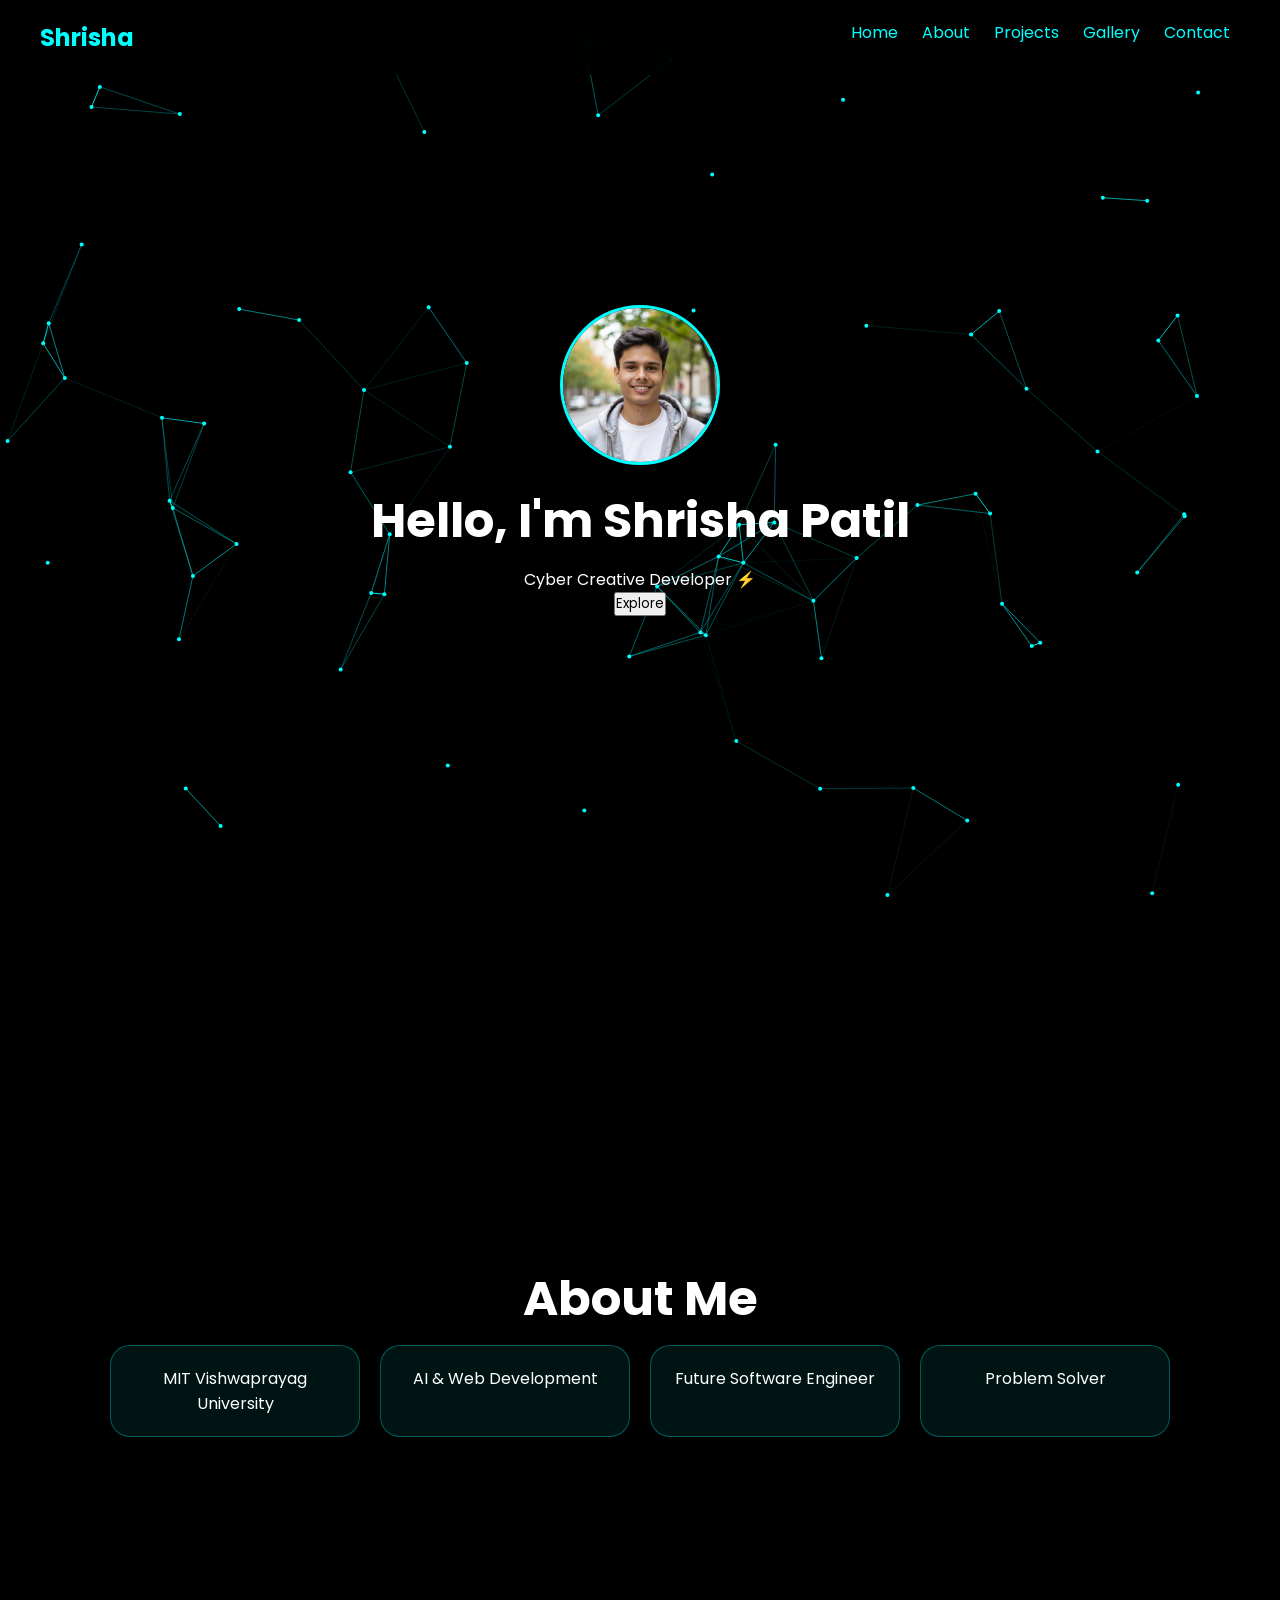
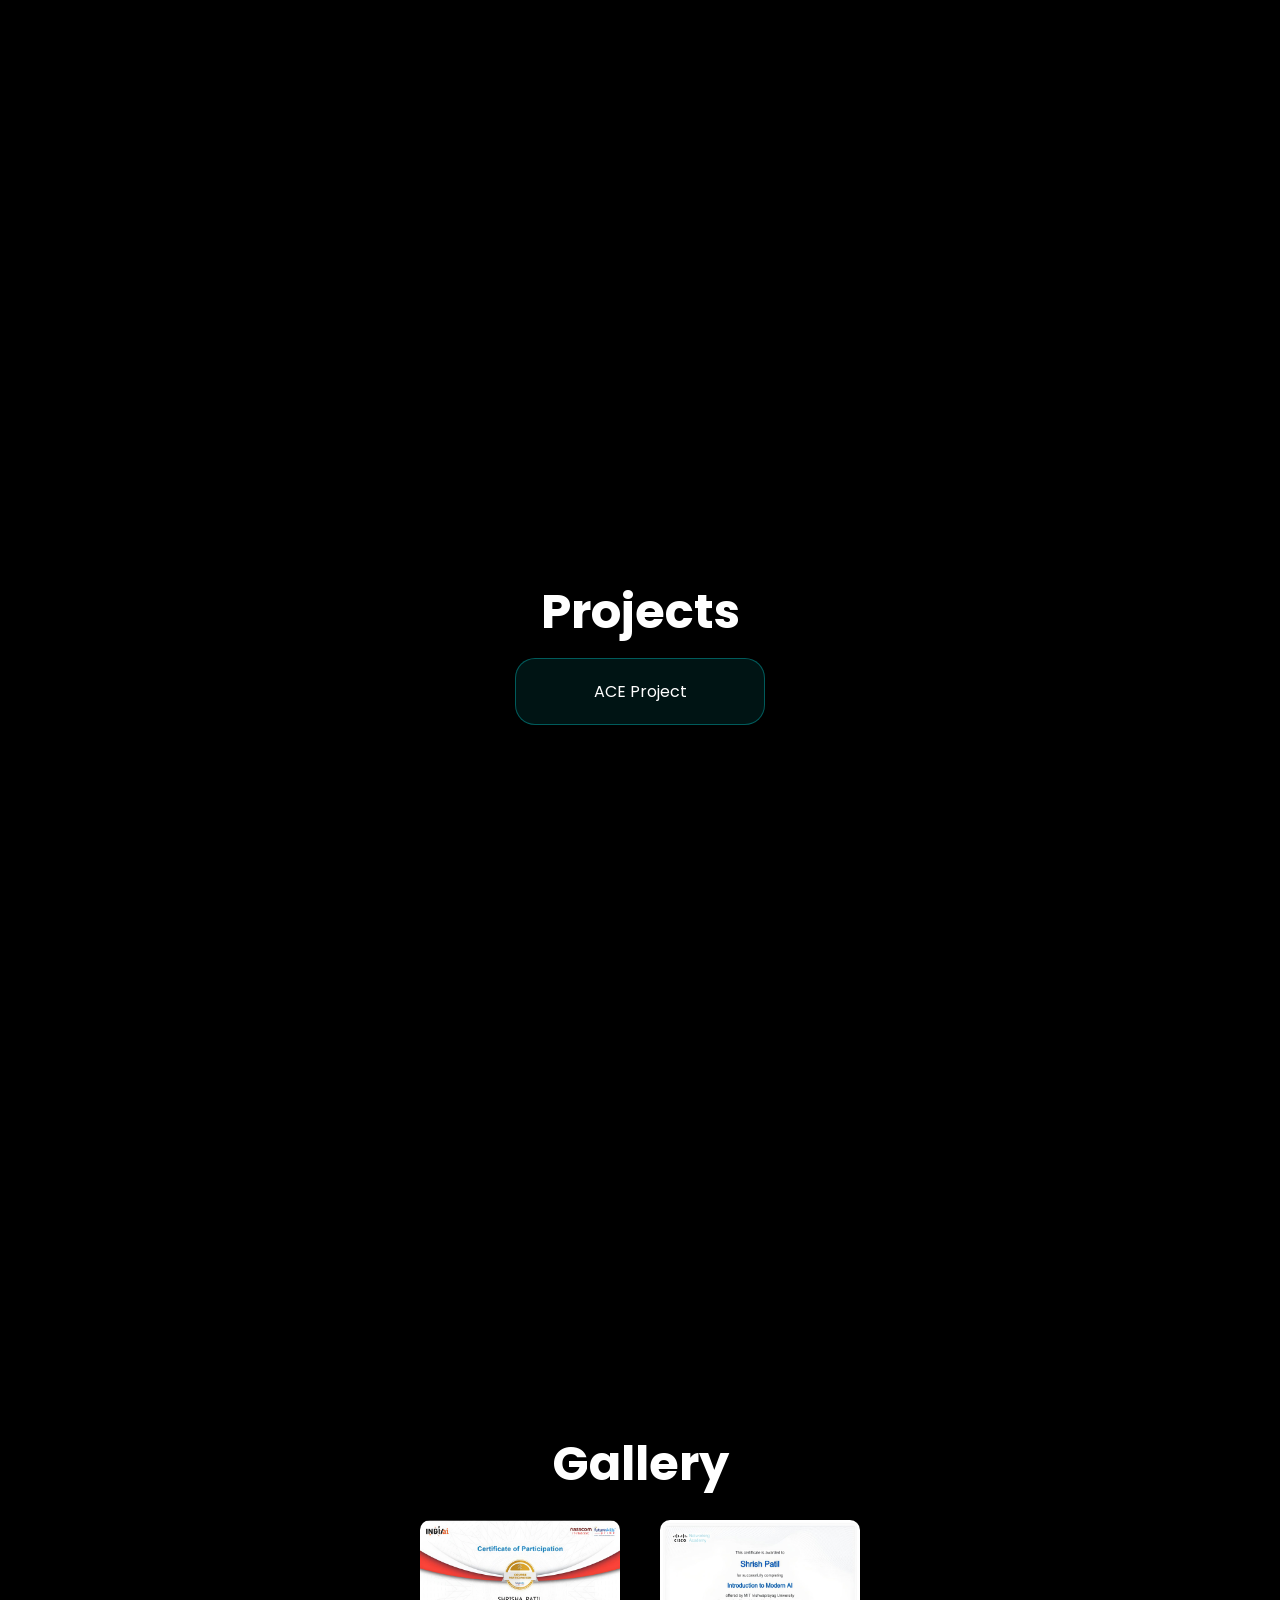
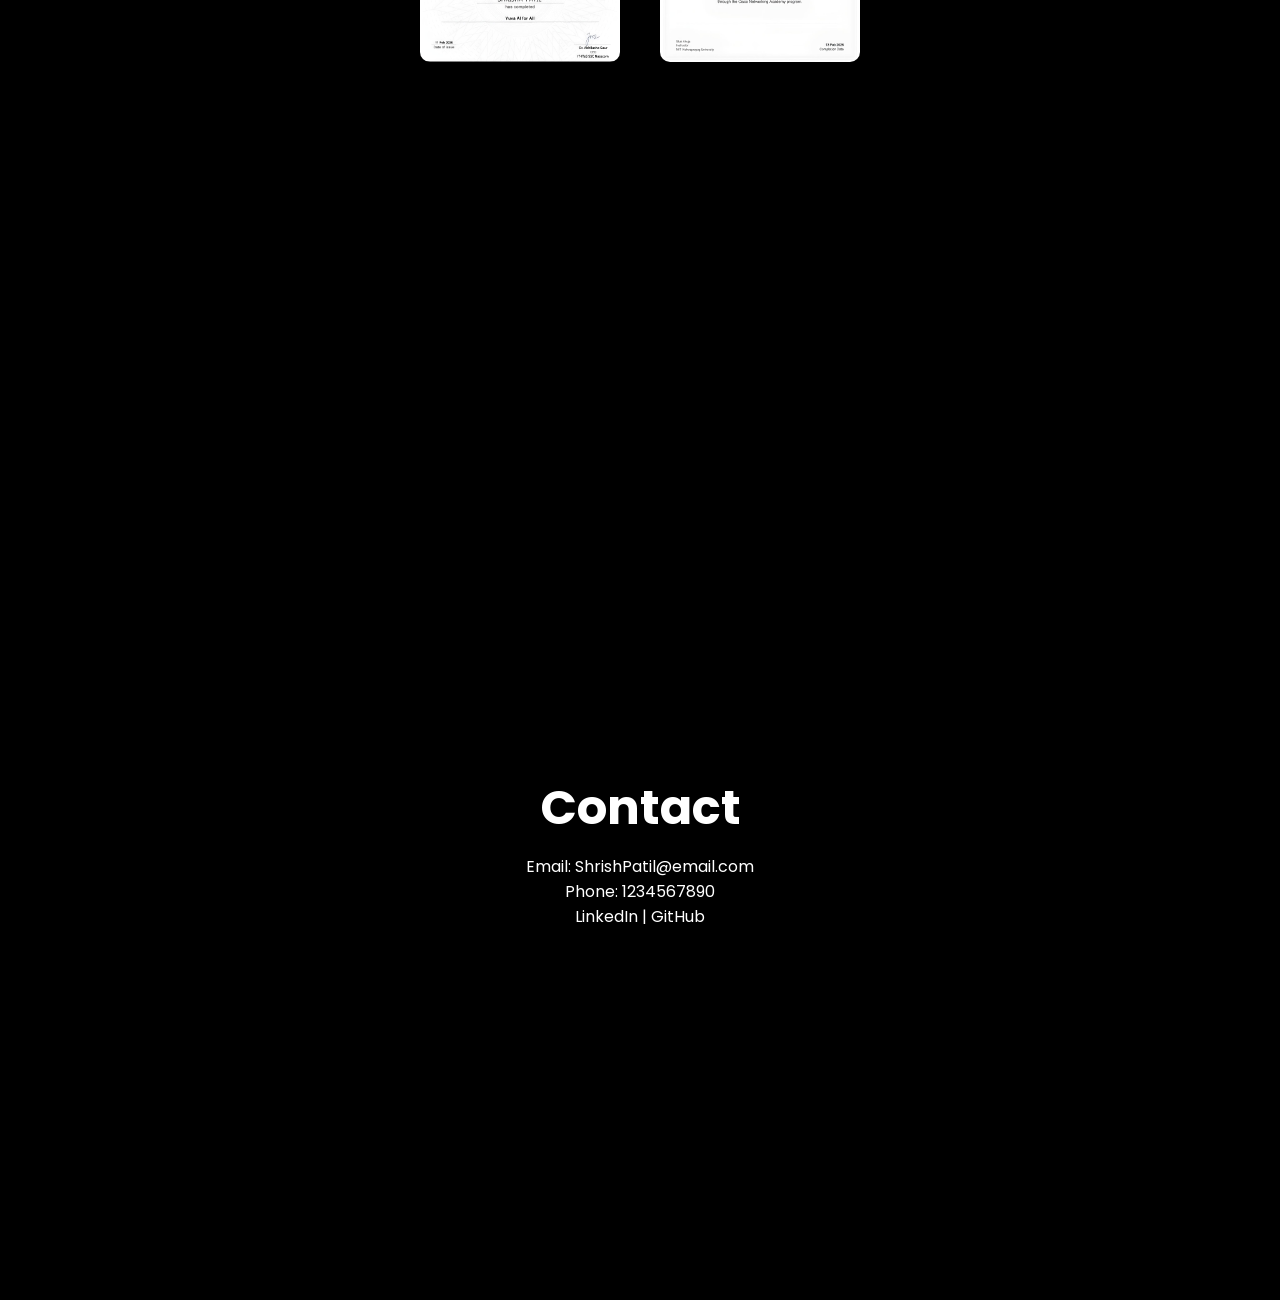
==== index.html @ d3593e98 "Remove AI4A Project card from projects section" ====
<!DOCTYPE html>
<html lang="en">
<head>
<meta charset="UTF-8">
<meta name="viewport" content="width=device-width, initial-scale=1.0">
<title>Shrisha Patil | Cyber Portfolio</title>
<link href="https://fonts.googleapis.com/css2?family=Poppins:wght@300;500;700&display=swap" rel="stylesheet">

<style>
*{margin:0;padding:0;box-sizing:border-box;font-family:'Poppins',sans-serif}
body{color:white;overflow-x:hidden;background:black}

canvas{position:fixed;top:0;left:0;z-index:-1}

header{
position:fixed;width:100%;display:flex;justify-content:space-between;
padding:20px 40px;background:rgba(0,0,0,0.6);backdrop-filter:blur(10px)
}

nav a{margin:0 10px;color:#00ffff;text-decoration:none}

section{min-height:100vh;display:flex;flex-direction:column;justify-content:center;align-items:center;text-align:center;padding:40px}

h1{font-size:3rem;margin-bottom:10px}

.profile{width:160px;border-radius:50%;border:3px solid #00ffff;margin:20px}

.container{display:flex;gap:20px;flex-wrap:wrap;justify-content:center}

.card{
padding:20px;width:250px;
background:rgba(0,255,255,0.08);
border:1px solid rgba(0,255,255,0.3);
backdrop-filter:blur(12px);
border-radius:20px;
transition:0.4s
}

.card:hover{transform:translateY(-10px) scale(1.05);box-shadow:0 0 20px #00ffff}

img.gallery{width:200px;border-radius:10px;margin:10px;transition:0.3s}
img.gallery:hover{transform:scale(1.1);box-shadow:0 0 15px #00ffff}

</style>
</head>

<body>
<script>
document.querySelectorAll('.btn').forEach(btn => {
  btn.addEventListener('click', function(e) {
    let circle = document.createElement('span');
    circle.classList.add('ripple');
    this.appendChild(circle);

    let x = e.clientX - this.offsetLeft;
    let y = e.clientY - this.offsetTop;

    circle.style.left = x + 'px';
    circle.style.top = y + 'px';

    setTimeout(() => circle.remove(), 500);
  });
});
</script>

<canvas id="bg"></canvas>

<header>
<h2 style="color:#00ffff">Shrisha</h2>
<nav>
<a href="#home">Home</a>
<a href="#about">About</a>
<a href="#projects">Projects</a>
<a href="#gallery">Gallery</a>
<a href="#contact">Contact</a>
</nav>
</header>

<section id="home">
<img src="./assets/profile.png" class="profile">
<h1>Hello, I'm Shrisha Patil</h1>
<p>Cyber Creative Developer ⚡</p>
<button class="btn">Explore</button>
</section>

<section id="about">
<h1>About Me</h1>
<div class="container">
<div class="card">MIT Vishwaprayag University</div>
<div class="card">AI & Web Development</div>
<div class="card">Future Software Engineer</div>
<div class="card">Problem Solver</div>
</div>
</section>

<section id="projects">
<h1>Projects</h1>
<div class="container">
<div class="card">ACE Project</div>
</div>
</section>

<section id="gallery">
<h1>Gallery</h1>
<div class="container">
<img src="./assets/cert1.jpeg" class="gallery">
<img src="./assets/cert2.jpeg" class="gallery">
</div>
</section>

<section id="contact">
<h1>Contact</h1>
<p>Email: ShrishPatil@email.com</p>
<p>Phone: 1234567890</p>
<p>LinkedIn | GitHub</p>
</section>

<script>
const canvas=document.getElementById('bg');
const ctx=canvas.getContext('2d');
canvas.width=window.innerWidth;
canvas.height=window.innerHeight;

let nodes=[];
for(let i=0;i<80;i++){
nodes.push({x:Math.random()*canvas.width,y:Math.random()*canvas.height,dx:Math.random()-0.5,dy:Math.random()-0.5});
}

function draw(){
ctx.clearRect(0,0,canvas.width,canvas.height);

// draw nodes
nodes.forEach(n=>{
ctx.beginPath();
ctx.fillStyle="#00ffff";
ctx.arc(n.x,n.y,2,0,Math.PI*2);
ctx.fill();
});

// connect lines
for(let i=0;i<nodes.length;i++){
for(let j=i+1;j<nodes.length;j++){
let dx=nodes[i].x-nodes[j].x;
let dy=nodes[i].y-nodes[j].y;
let dist=Math.sqrt(dx*dx+dy*dy);

if(dist<120){
ctx.strokeStyle="rgba(0,255,255,"+(1-dist/120)+")";
ctx.beginPath();
ctx.moveTo(nodes[i].x,nodes[i].y);
ctx.lineTo(nodes[j].x,nodes[j].y);
ctx.stroke();
}
}
}

// move nodes
nodes.forEach(n=>{
n.x+=n.dx;
n.y+=n.dy;
if(n.x<0||n.x>canvas.width)n.dx*=-1;
if(n.y<0||n.y>canvas.height)n.dy*=-1;
});

requestAnimationFrame(draw);
}

draw();
</script>

</body>
</html>
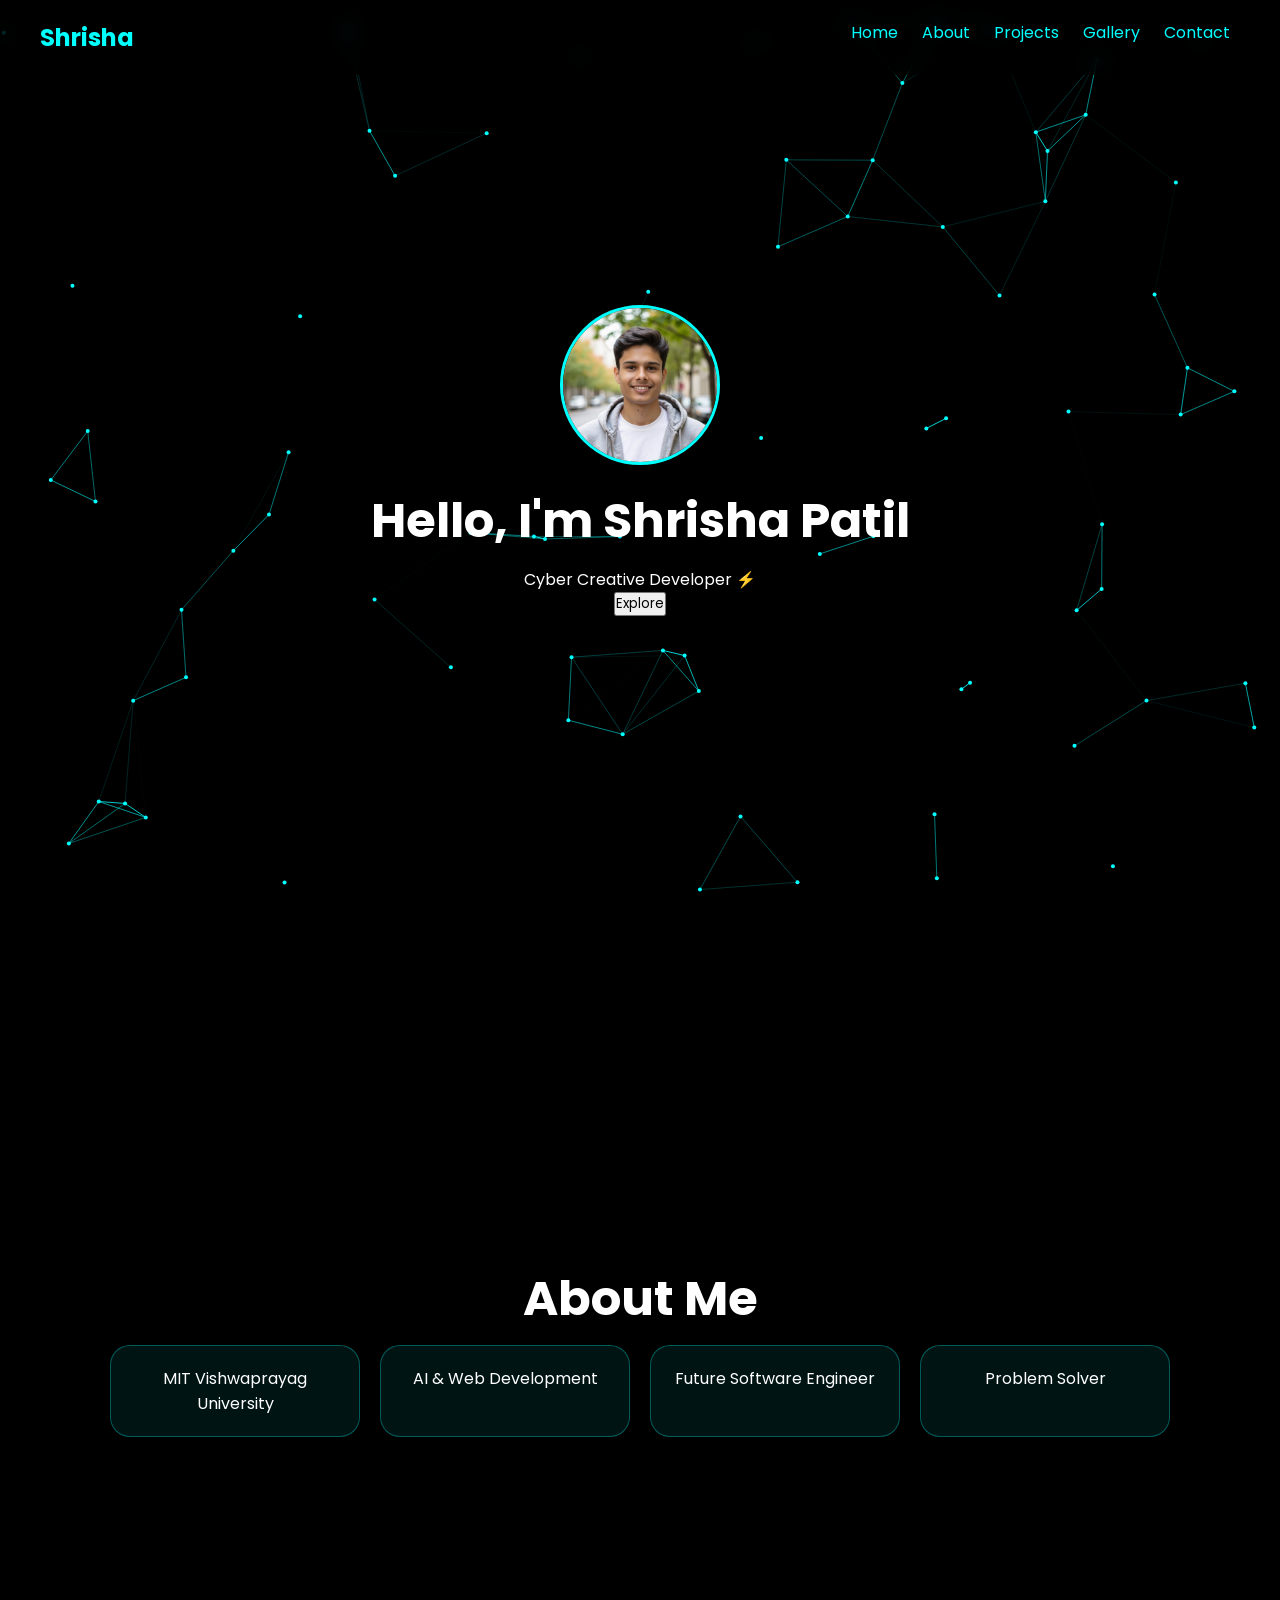
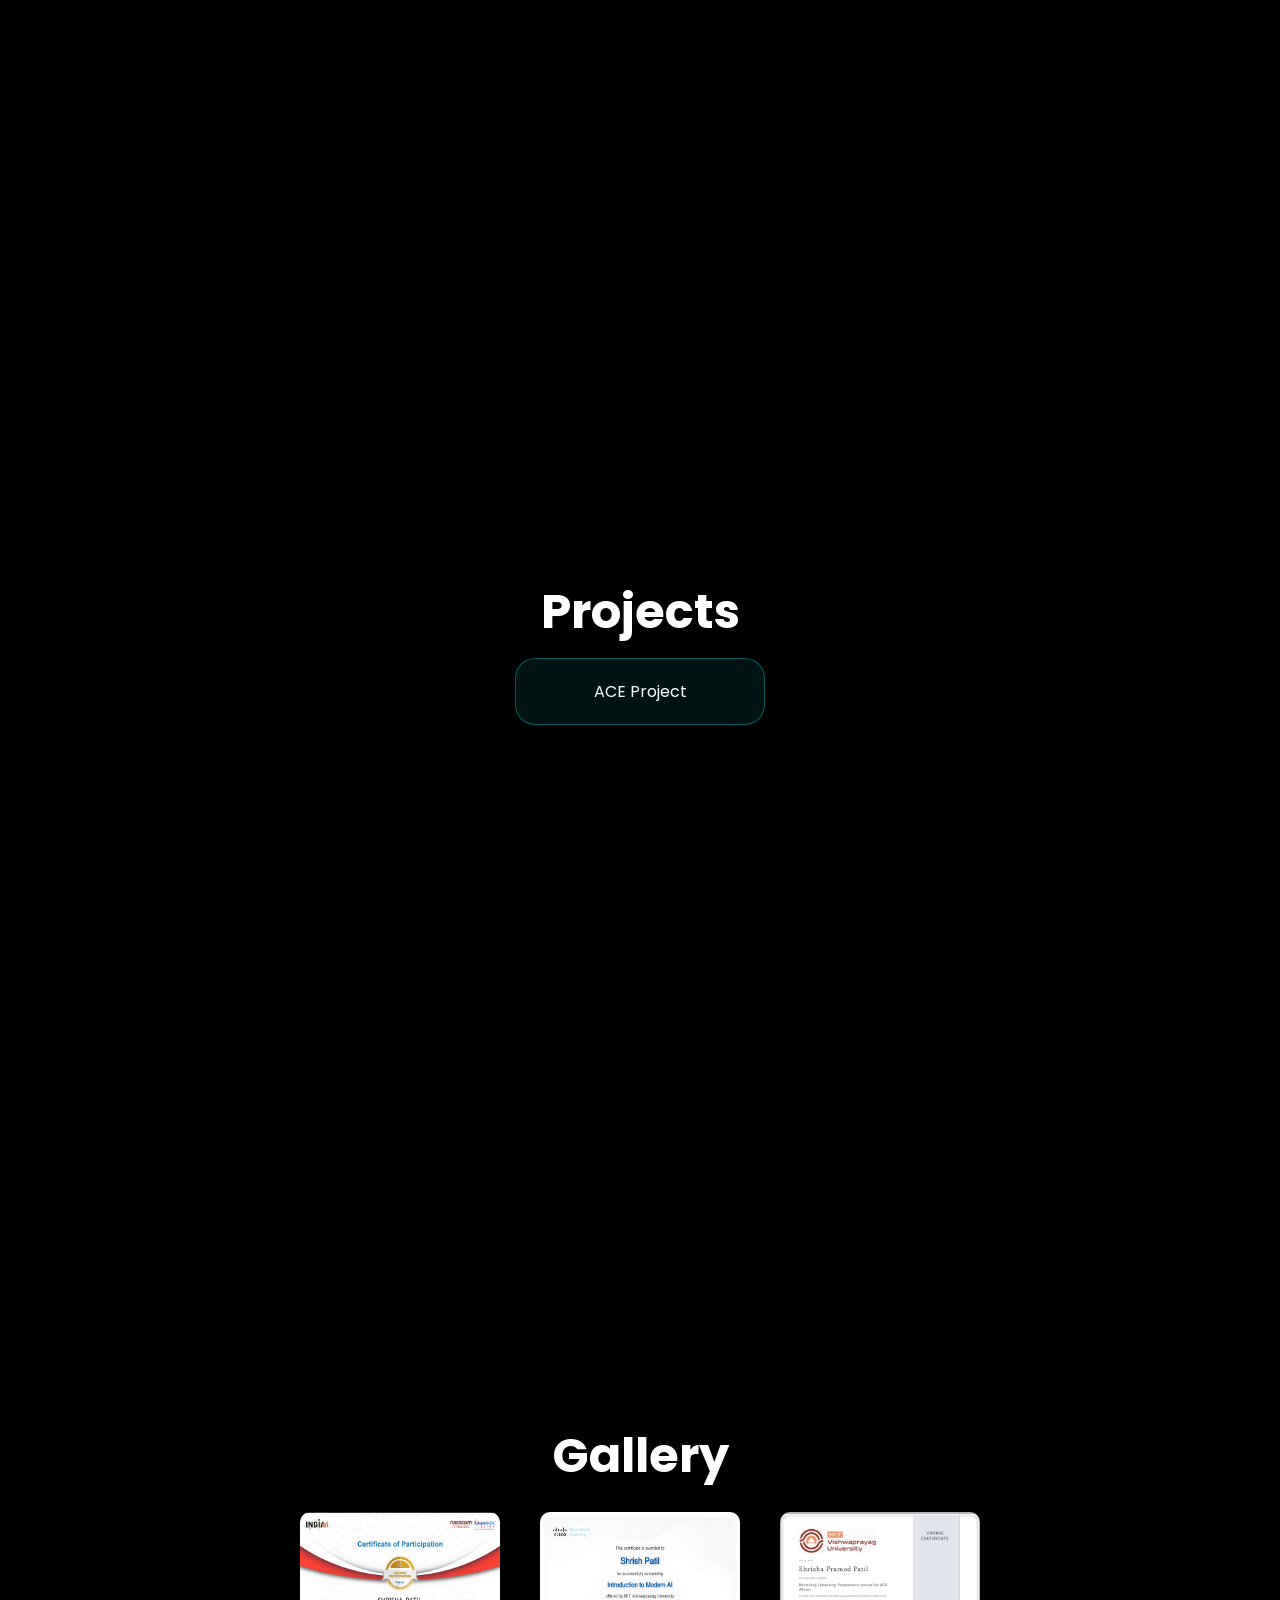
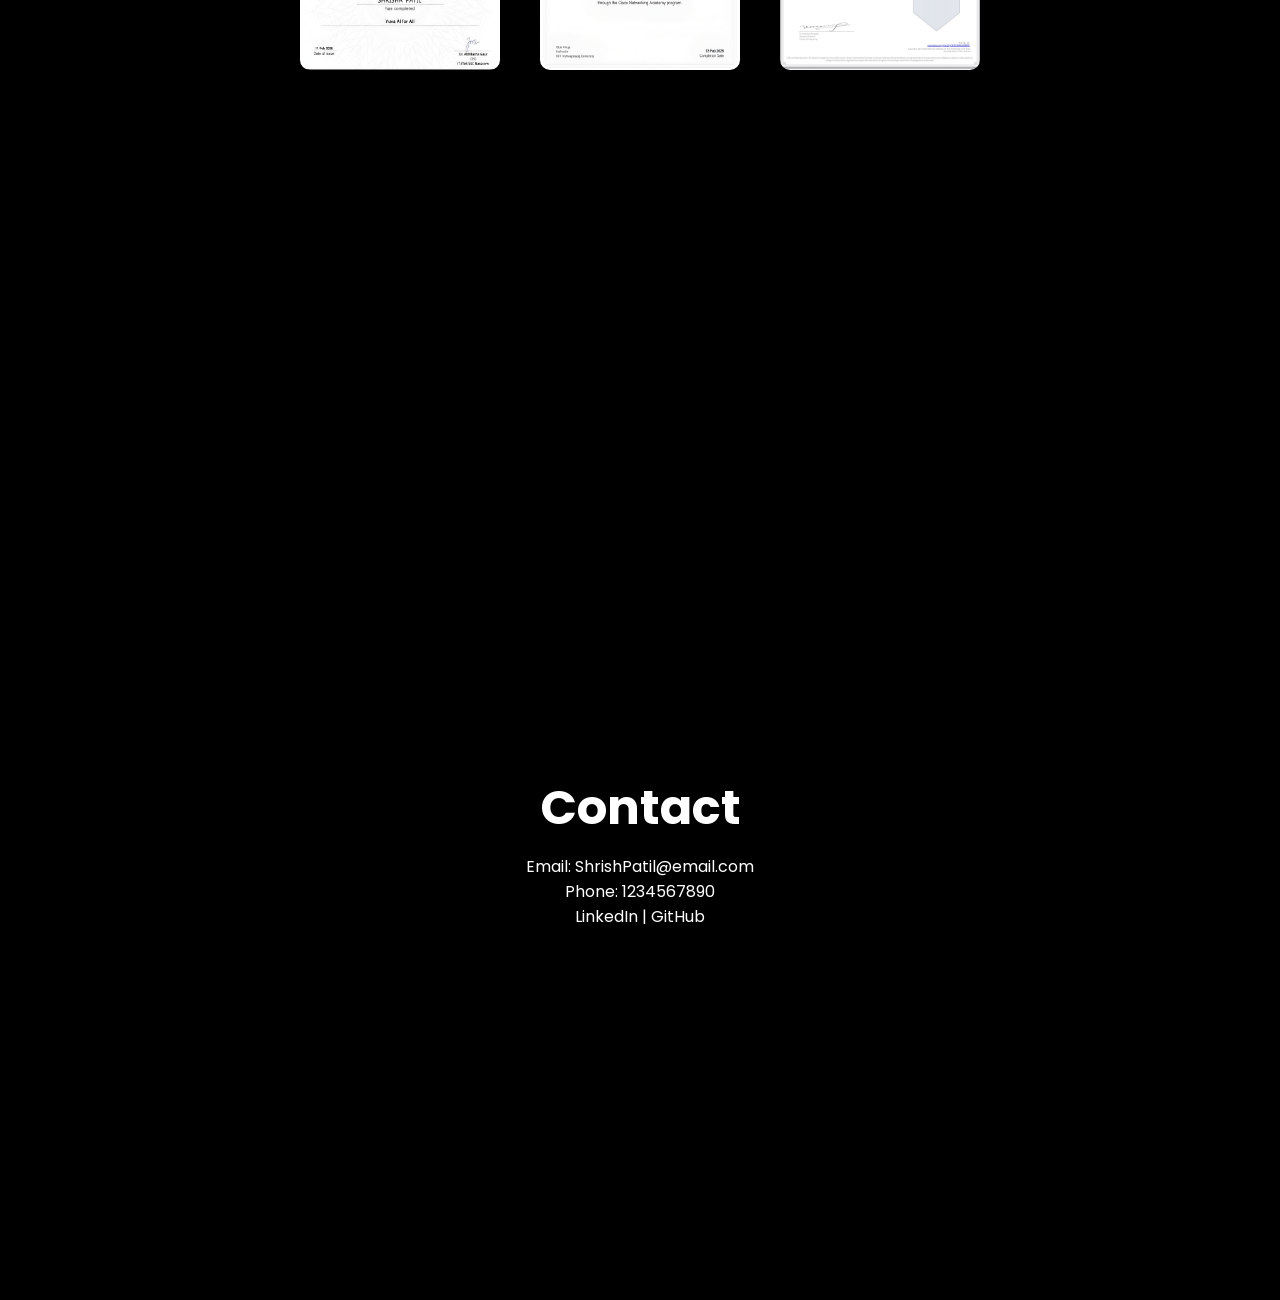
==== commit aef6dead: "Add new image to gallery section" ====
--- a/index.html
+++ b/index.html
@@ -105,6 +105,7 @@
 <div class="container">
 <img src="./assets/cert1.jpeg" class="gallery">
 <img src="./assets/cert2.jpeg" class="gallery">
+<img src="assets/coursera.jpeg" class="gallery">
 </div>
 </section>
 
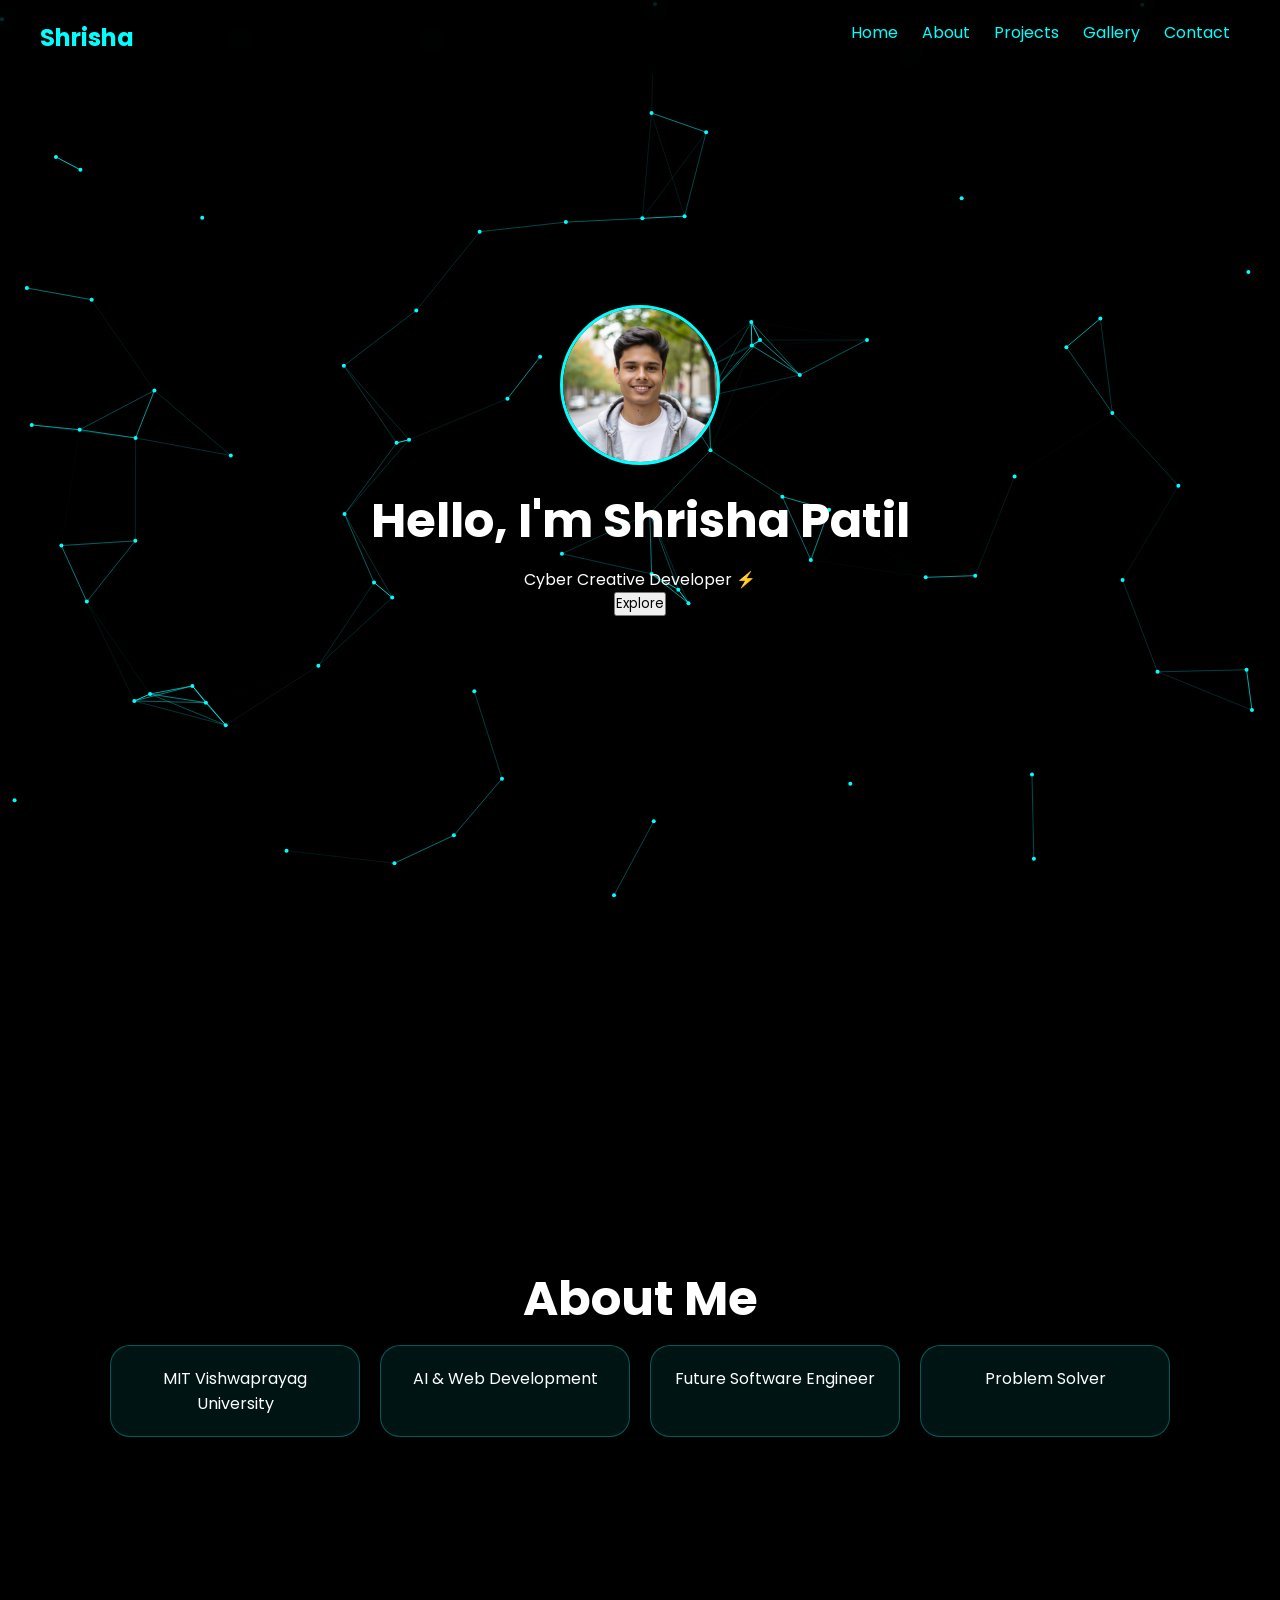
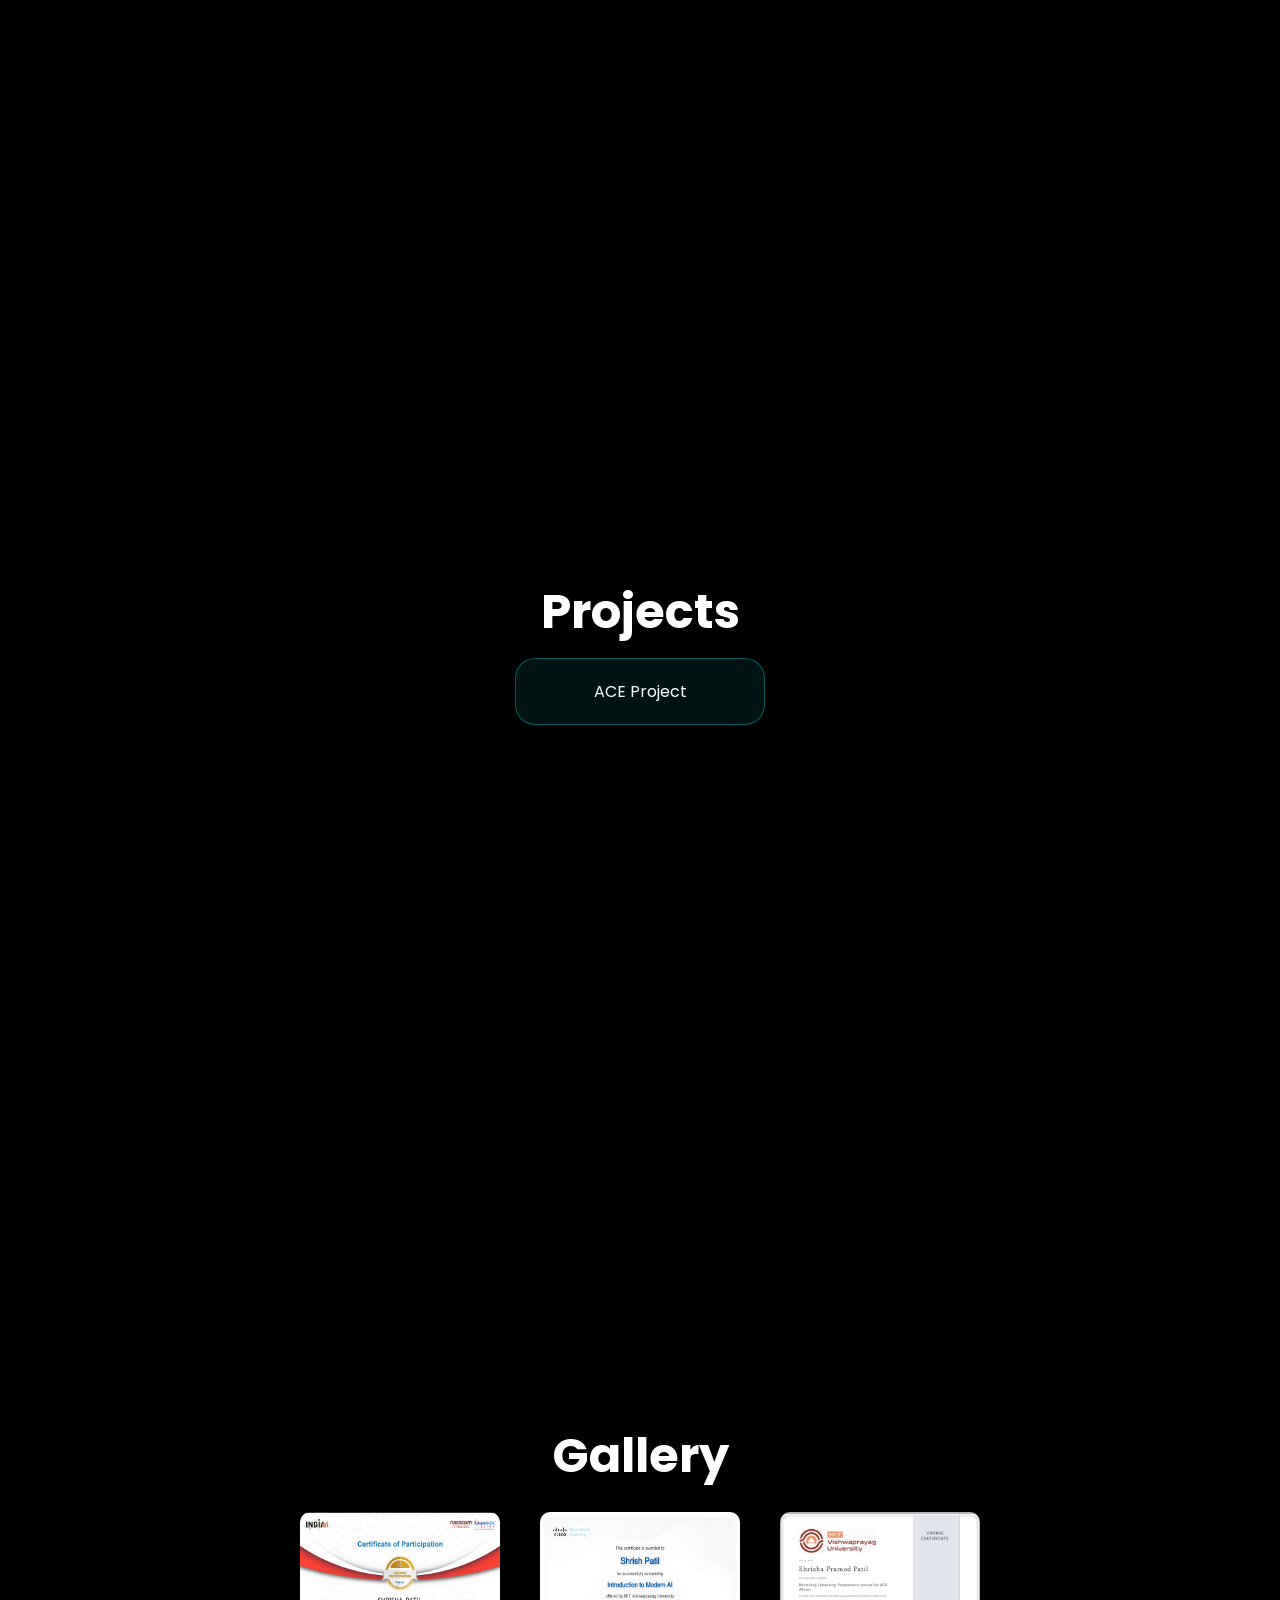
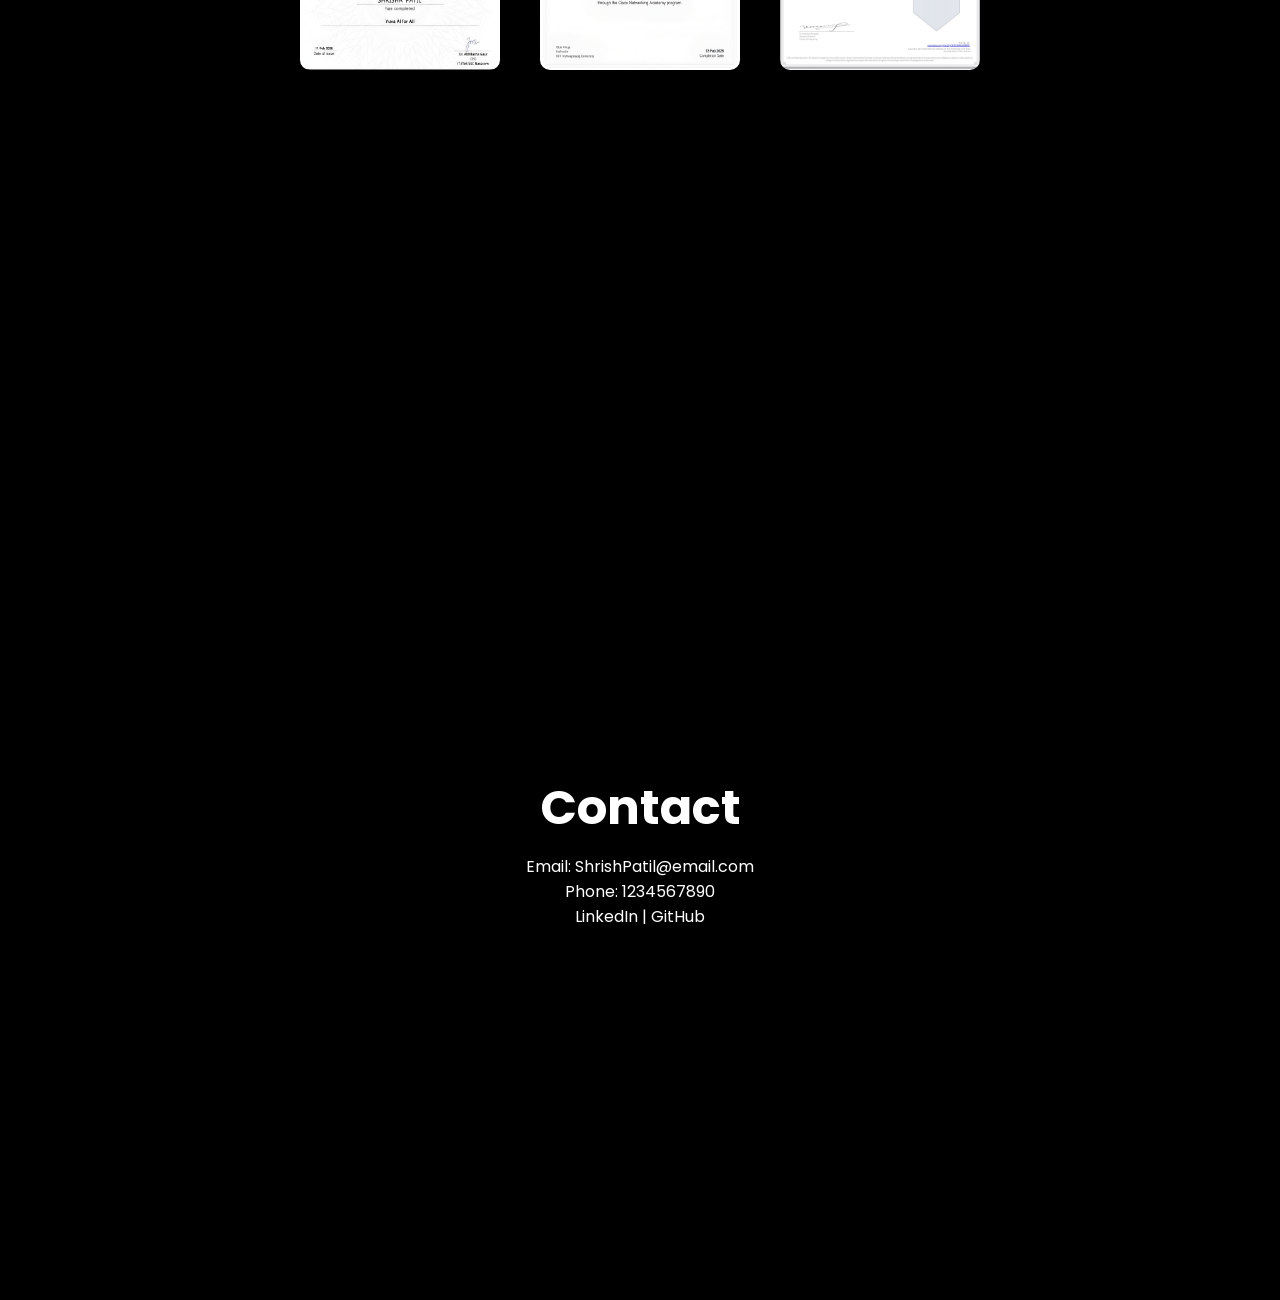
==== commit 7916124c: "Fix image path for coursera.jpeg in gallery" ====
--- a/index.html
+++ b/index.html
@@ -105,7 +105,7 @@
 <div class="container">
 <img src="./assets/cert1.jpeg" class="gallery">
 <img src="./assets/cert2.jpeg" class="gallery">
-<img src="assets/coursera.jpeg" class="gallery">
+<img src="./assets/coursera.jpeg" class="gallery">
 </div>
 </section>
 
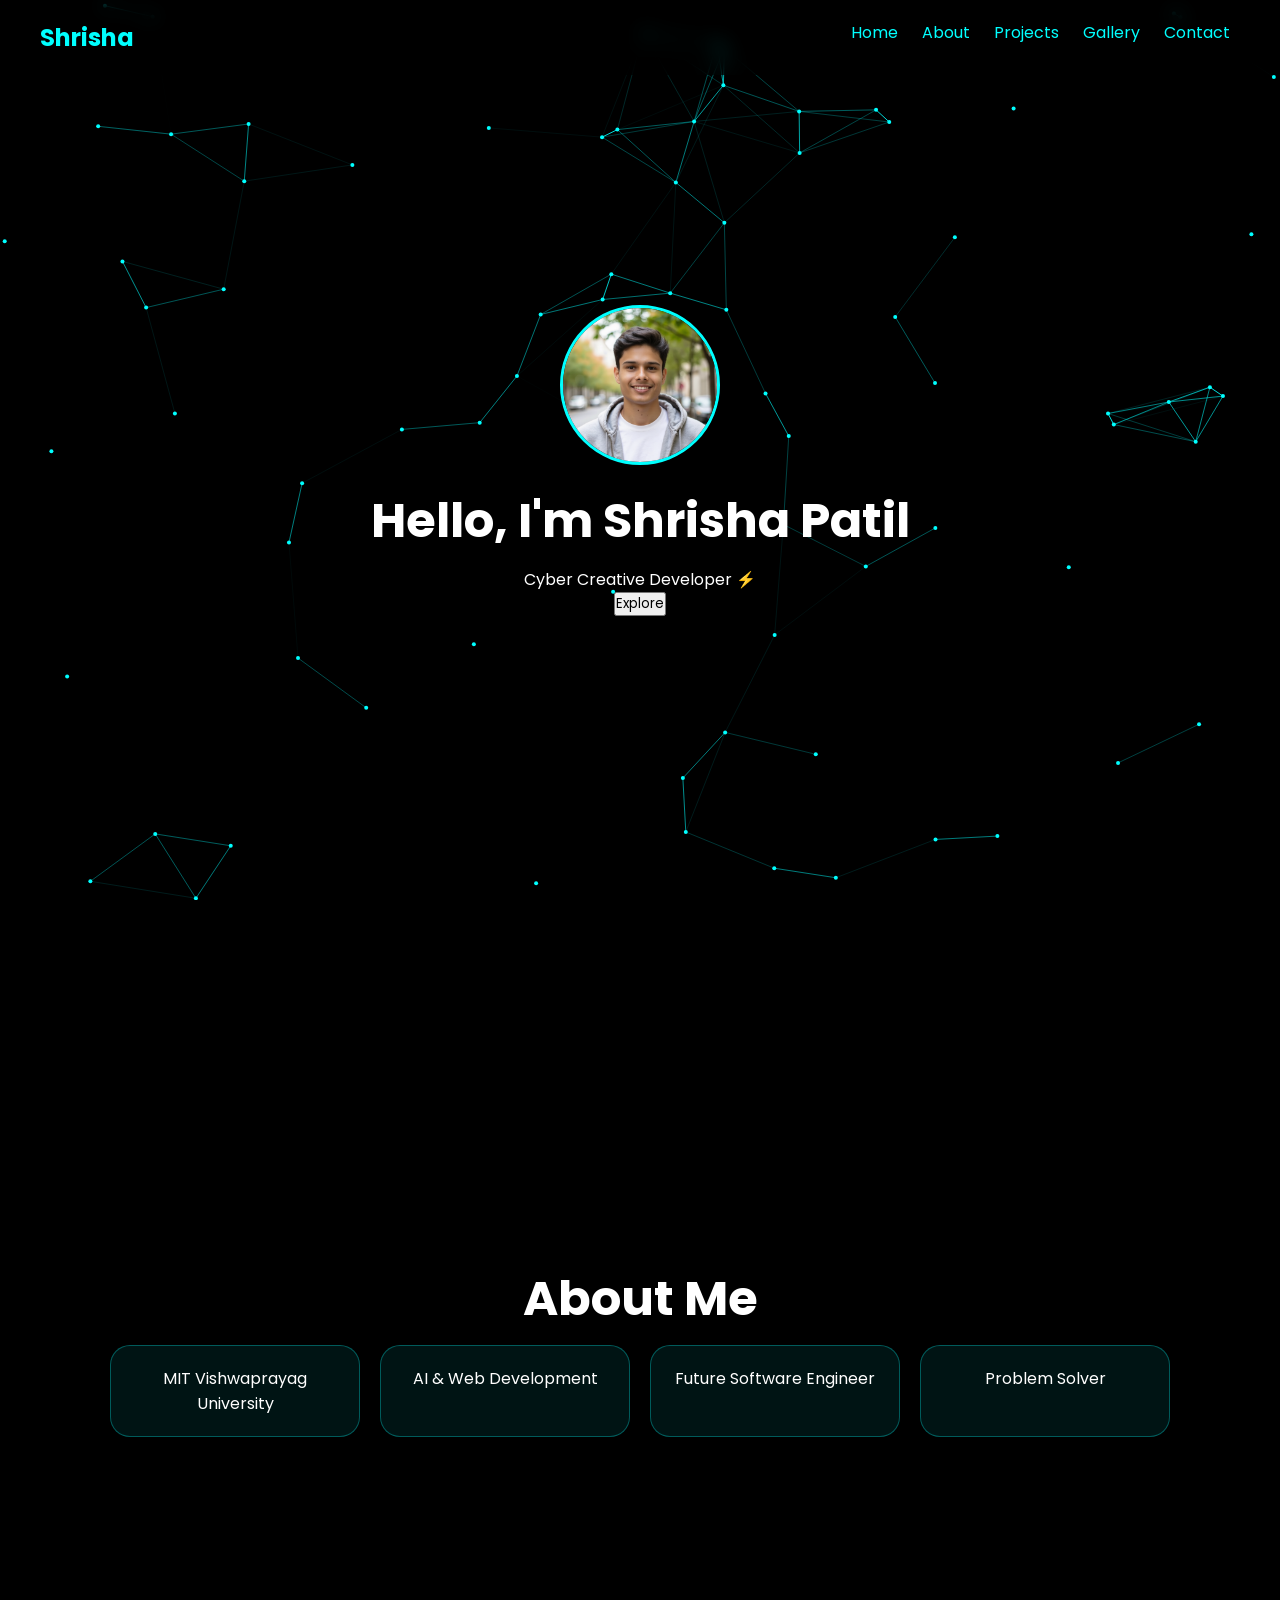
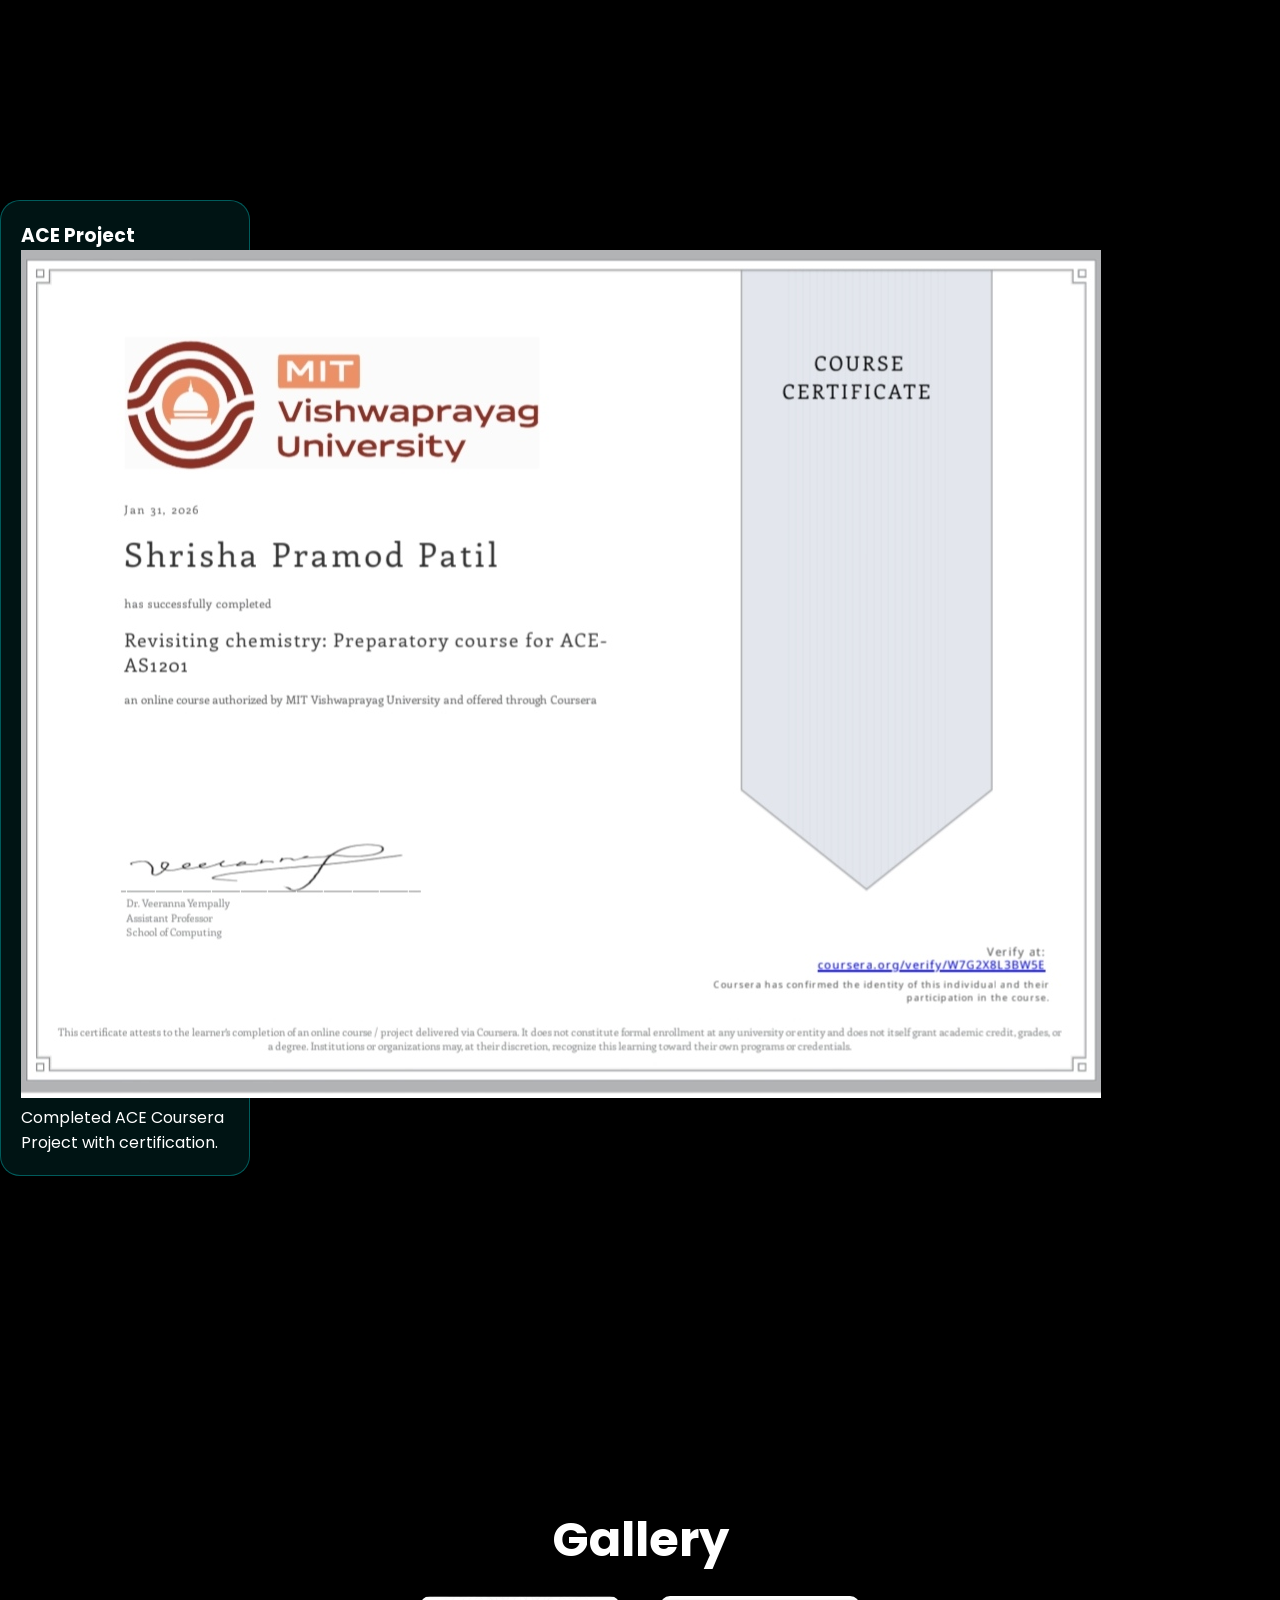
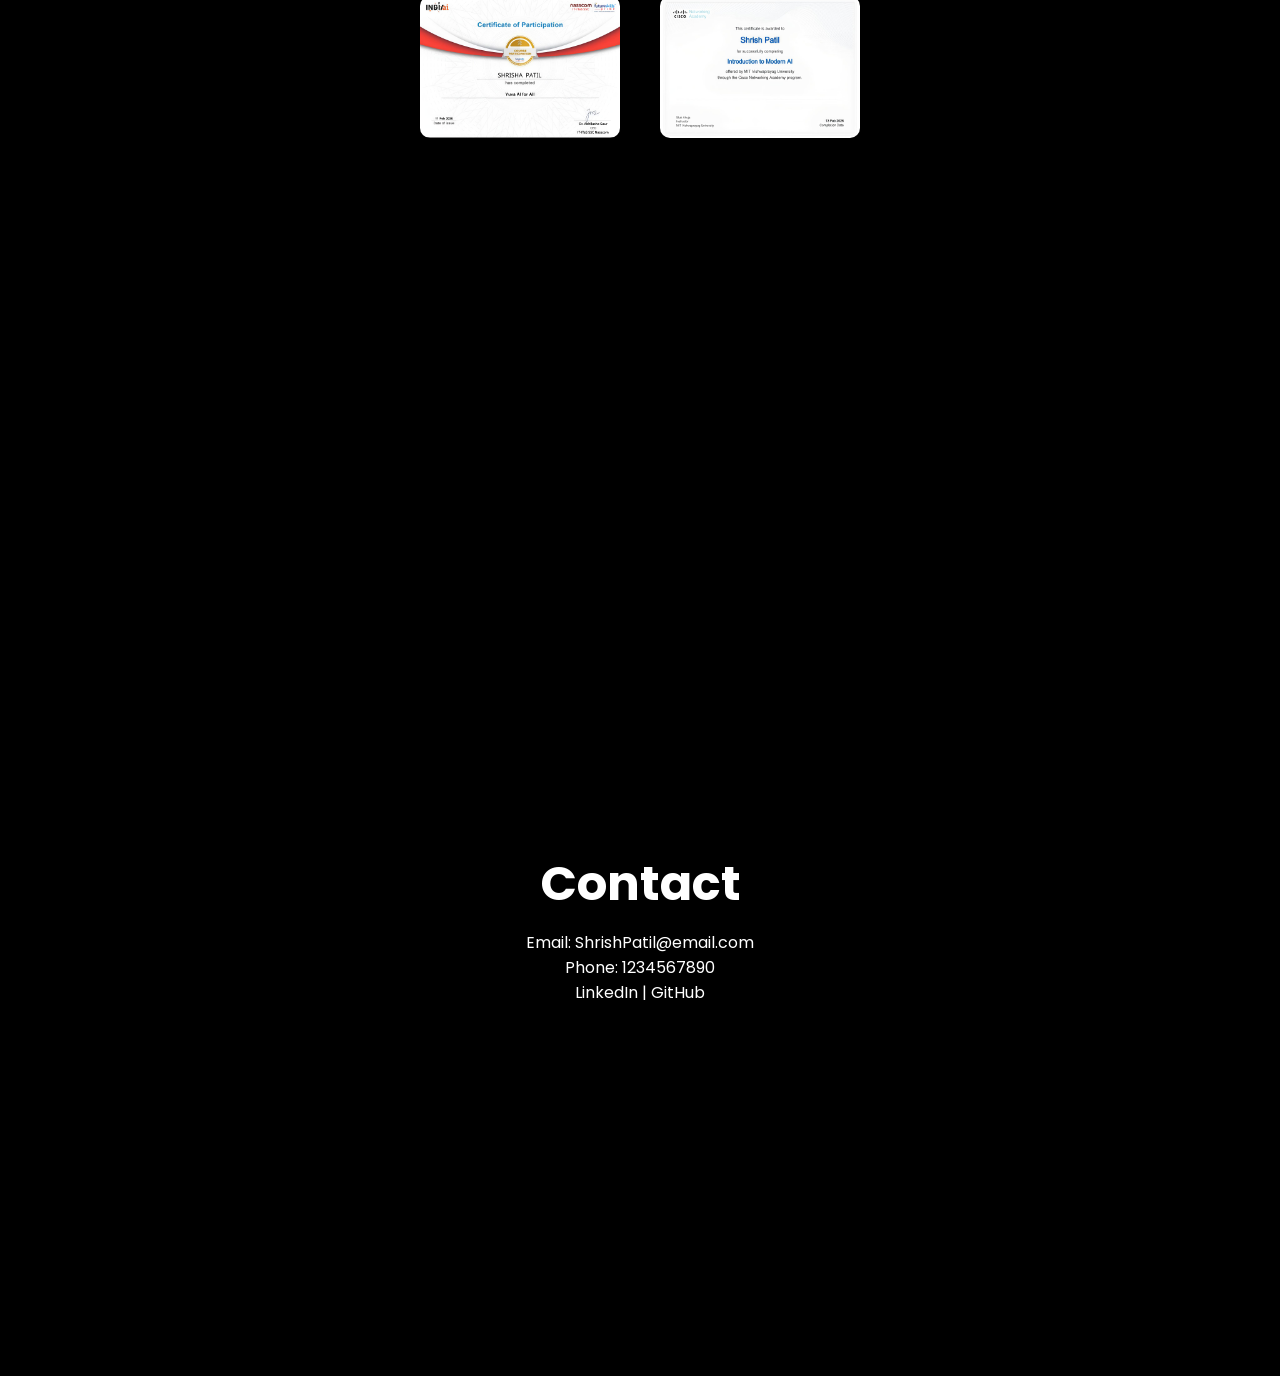
==== commit 2b38c6db: "Enhance ACE Project section with details and image Added details for the ACE Project in the projects" ====
--- a/index.html
+++ b/index.html
@@ -93,19 +93,19 @@
 </div>
 </section>
 
-<section id="projects">
-<h1>Projects</h1>
-<div class="container">
-<div class="card">ACE Project</div>
+<div class="card">
+  <h3>ACE Project</h3>
+  
+  <img src="./assets/coursera.jpeg" class="project-img">
+
+  <p>Completed ACE Coursera Project with certification.</p>
 </div>
-</section>
 
 <section id="gallery">
 <h1>Gallery</h1>
 <div class="container">
 <img src="./assets/cert1.jpeg" class="gallery">
 <img src="./assets/cert2.jpeg" class="gallery">
-<img src="./assets/coursera.jpeg" class="gallery">
 </div>
 </section>
 
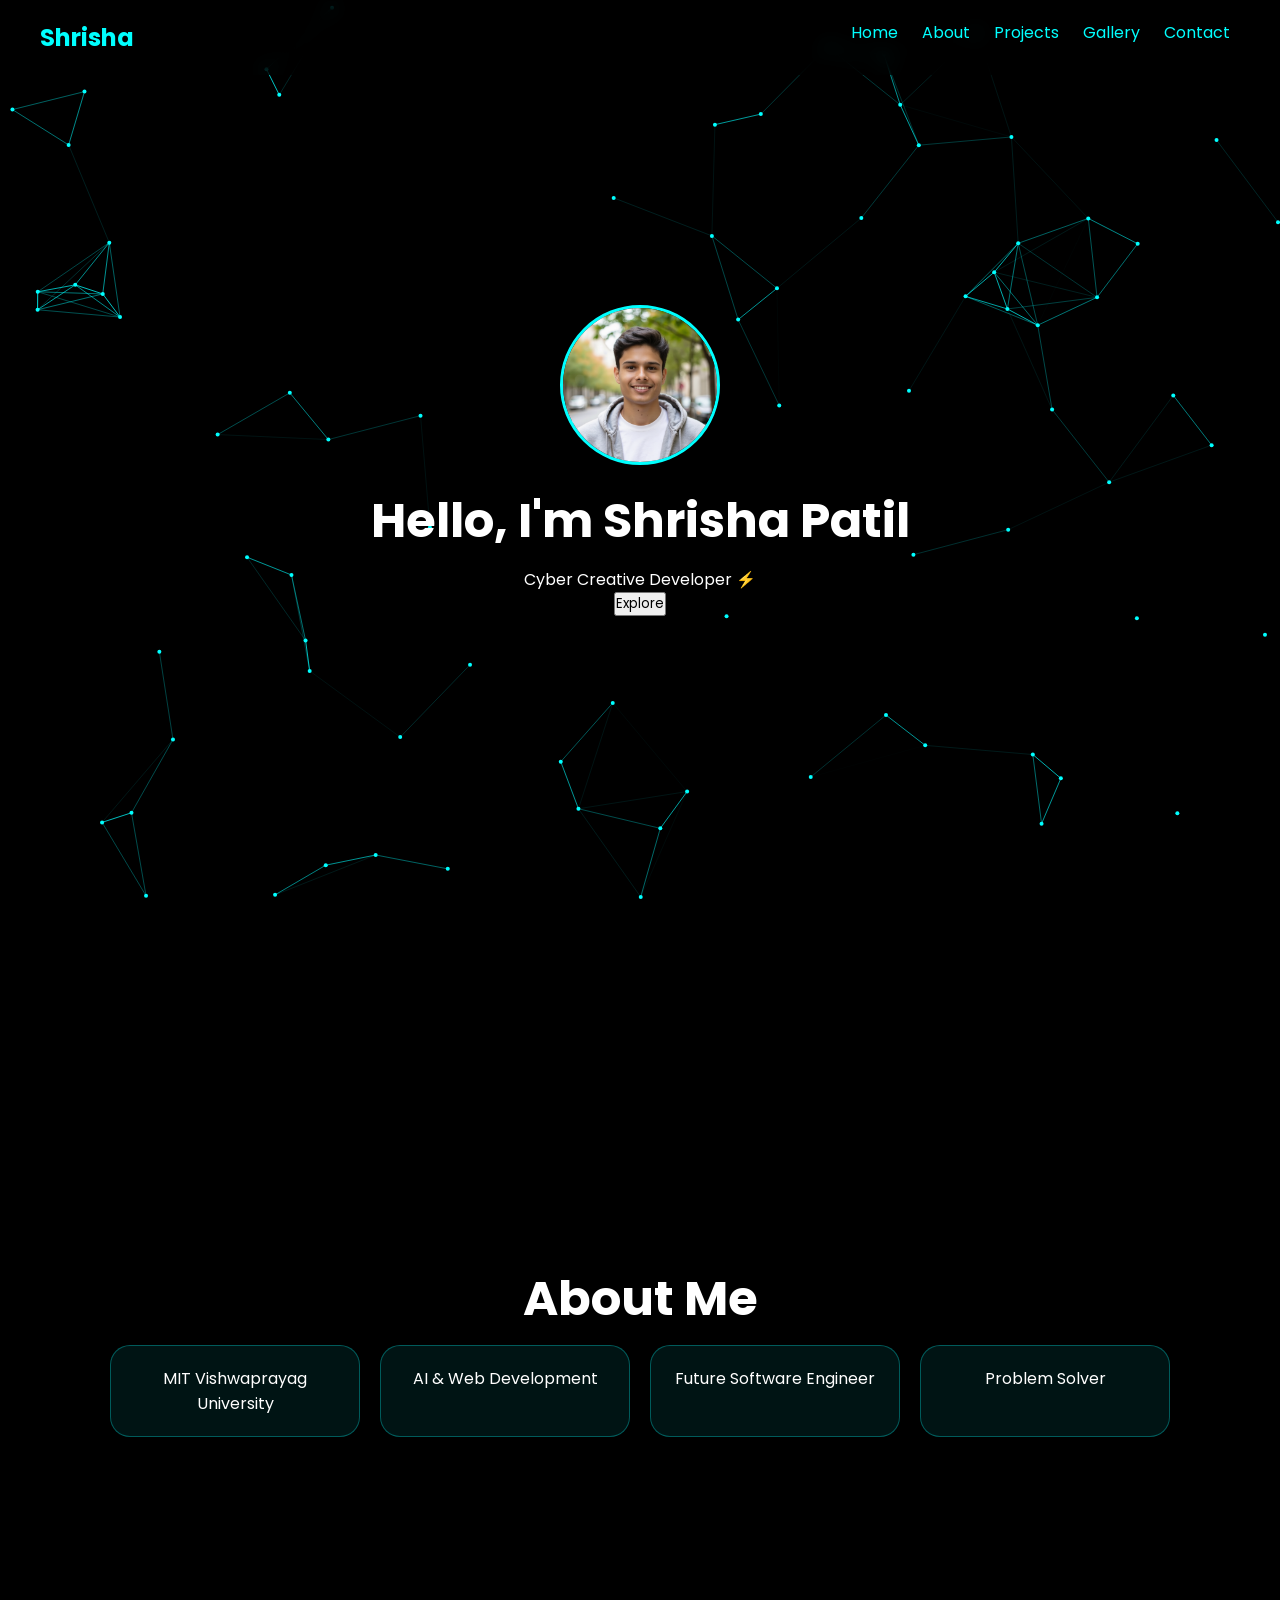
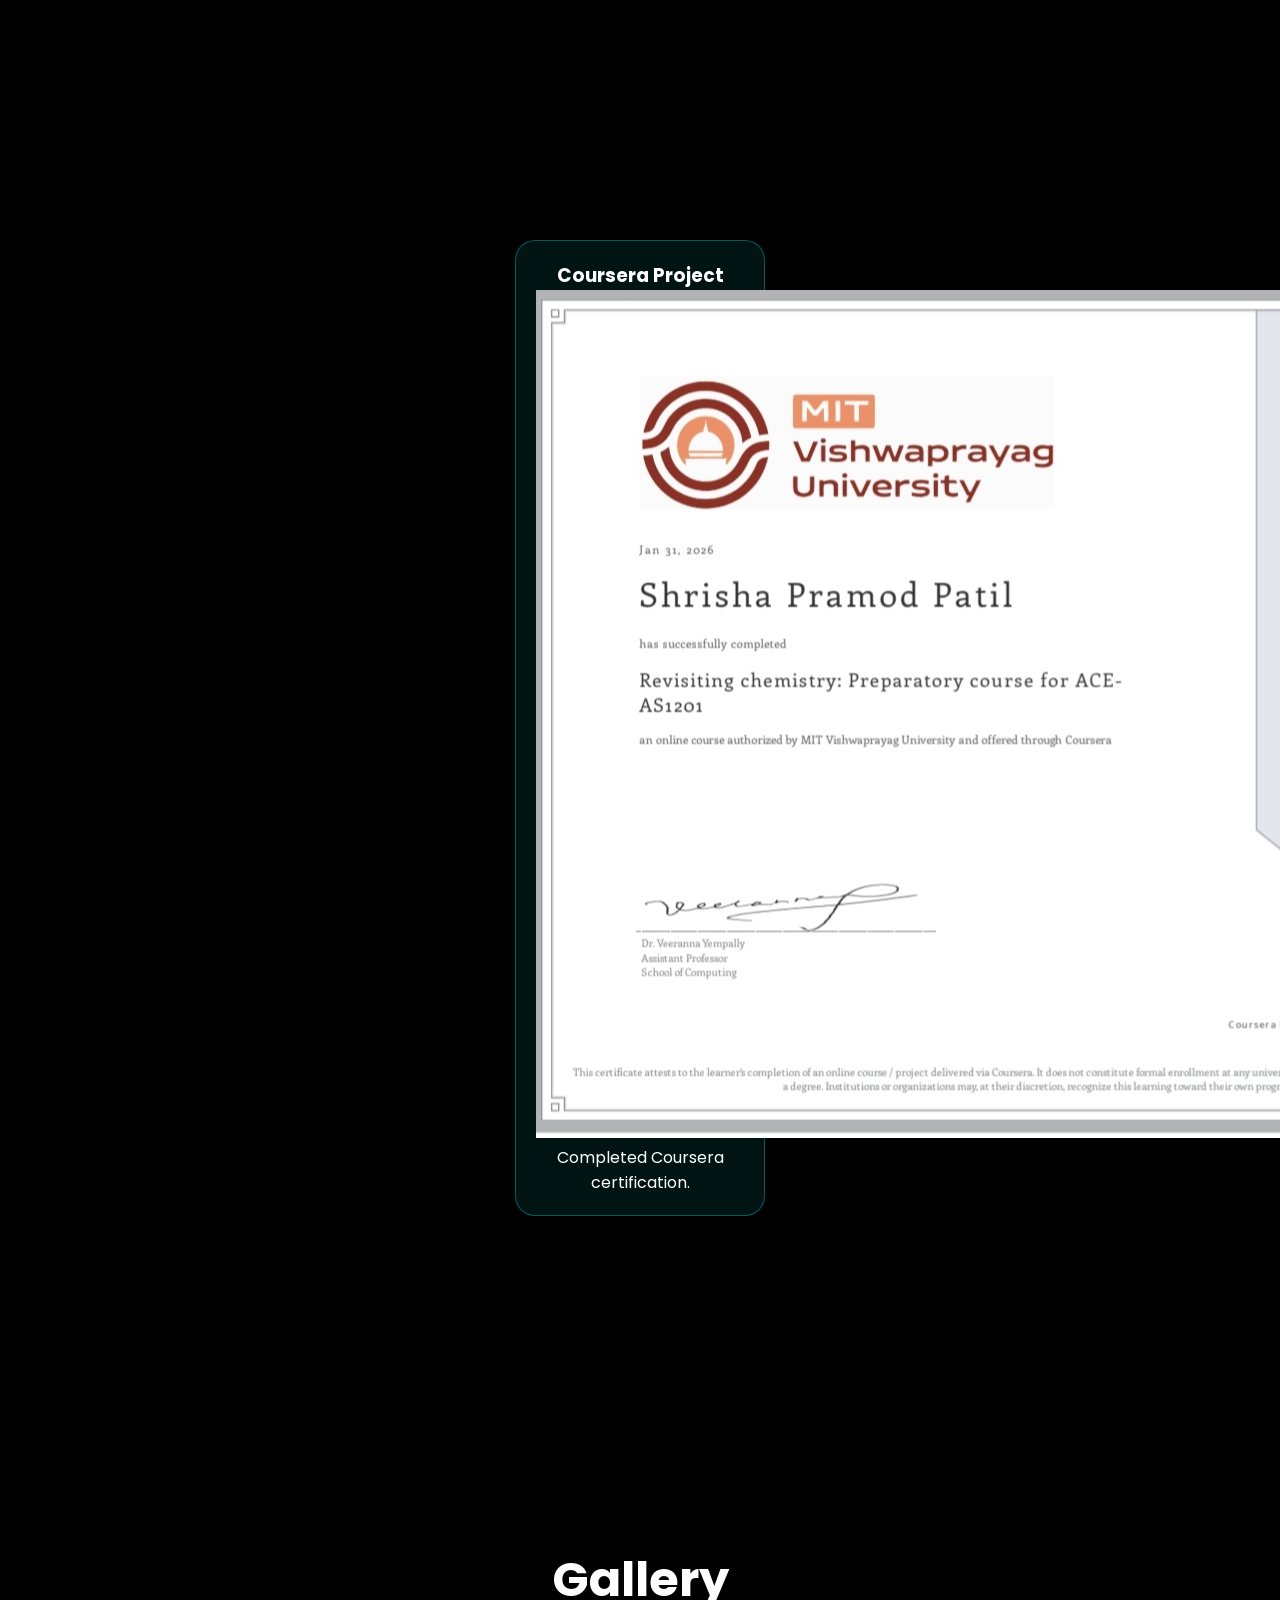
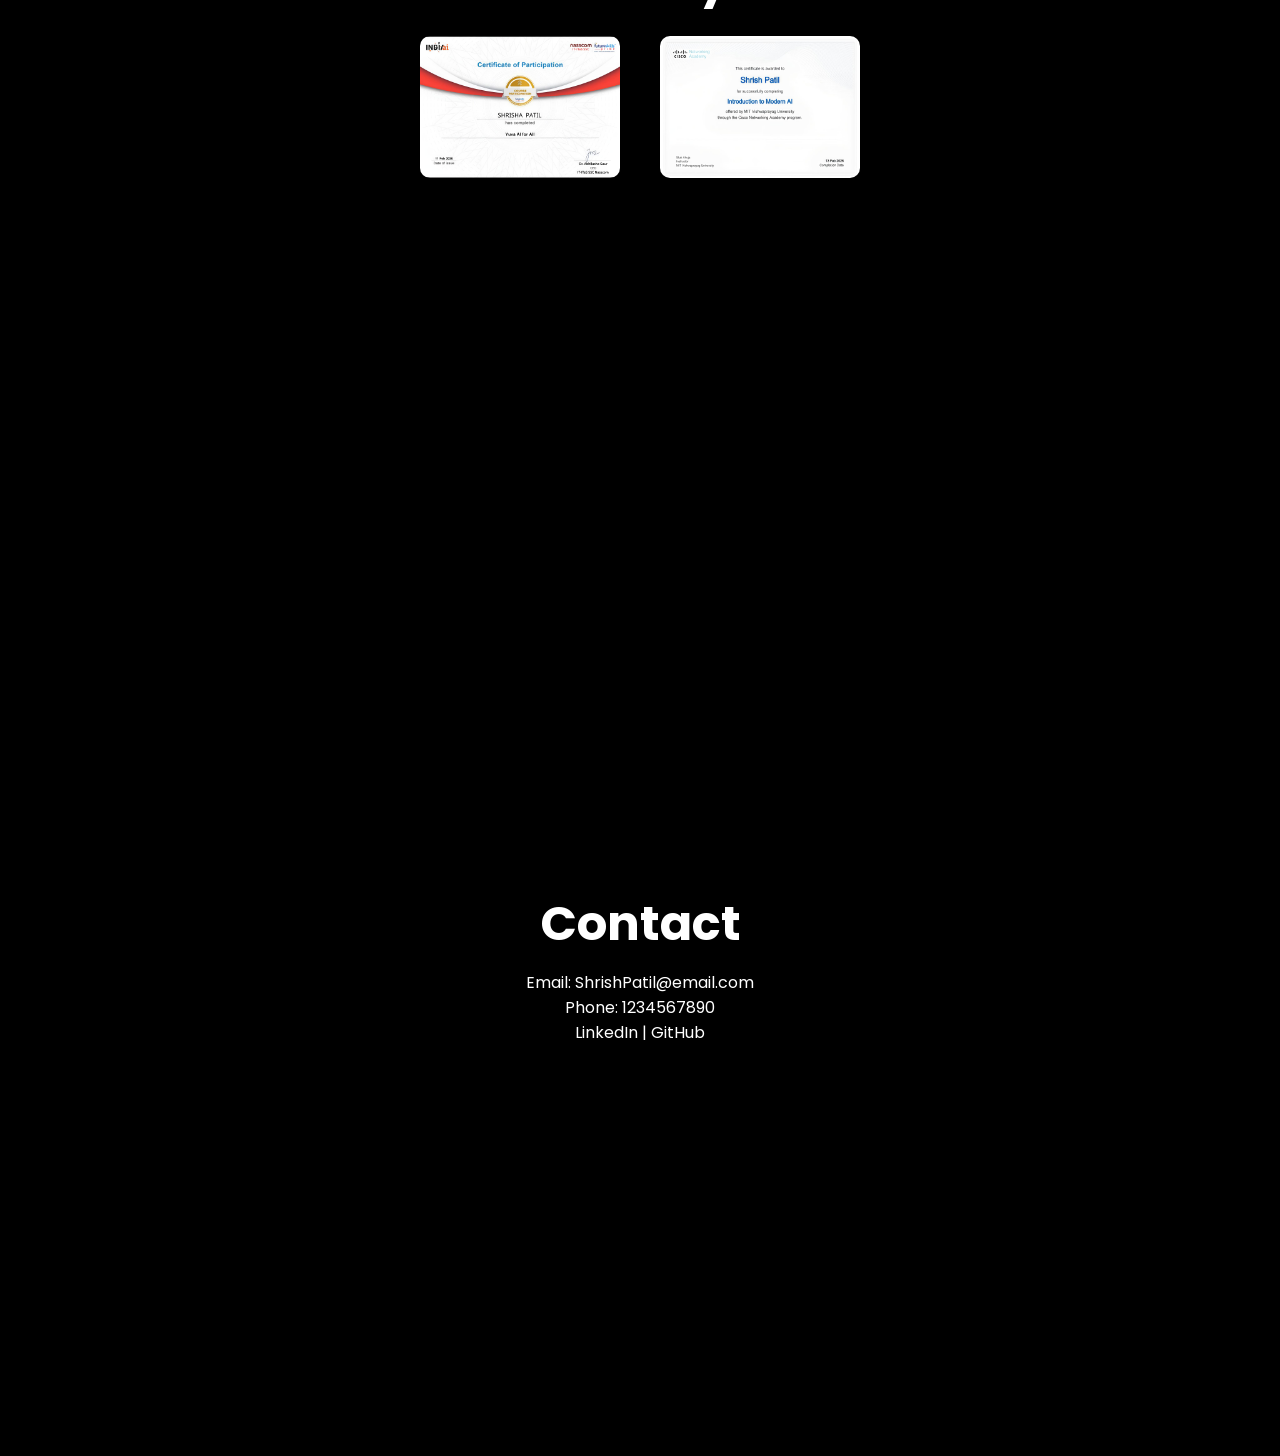
==== commit 629a9cf1: "Add projects section and update project descriptions Added a new section for projects and updated pr" ====
--- a/index.html
+++ b/index.html
@@ -92,15 +92,16 @@
 <div class="card">Problem Solver</div>
 </div>
 </section>
+  <section id="projects">
+  <div class="card">
+  <h3>Coursera Project</h3>
 
-<div class="card">
-  <h3>ACE Project</h3>
-  
   <img src="./assets/coursera.jpeg" class="project-img">
 
-  <p>Completed ACE Coursera Project with certification.</p>
+  <p>Completed Coursera certification.</p>
 </div>
 
+  
 <section id="gallery">
 <h1>Gallery</h1>
 <div class="container">
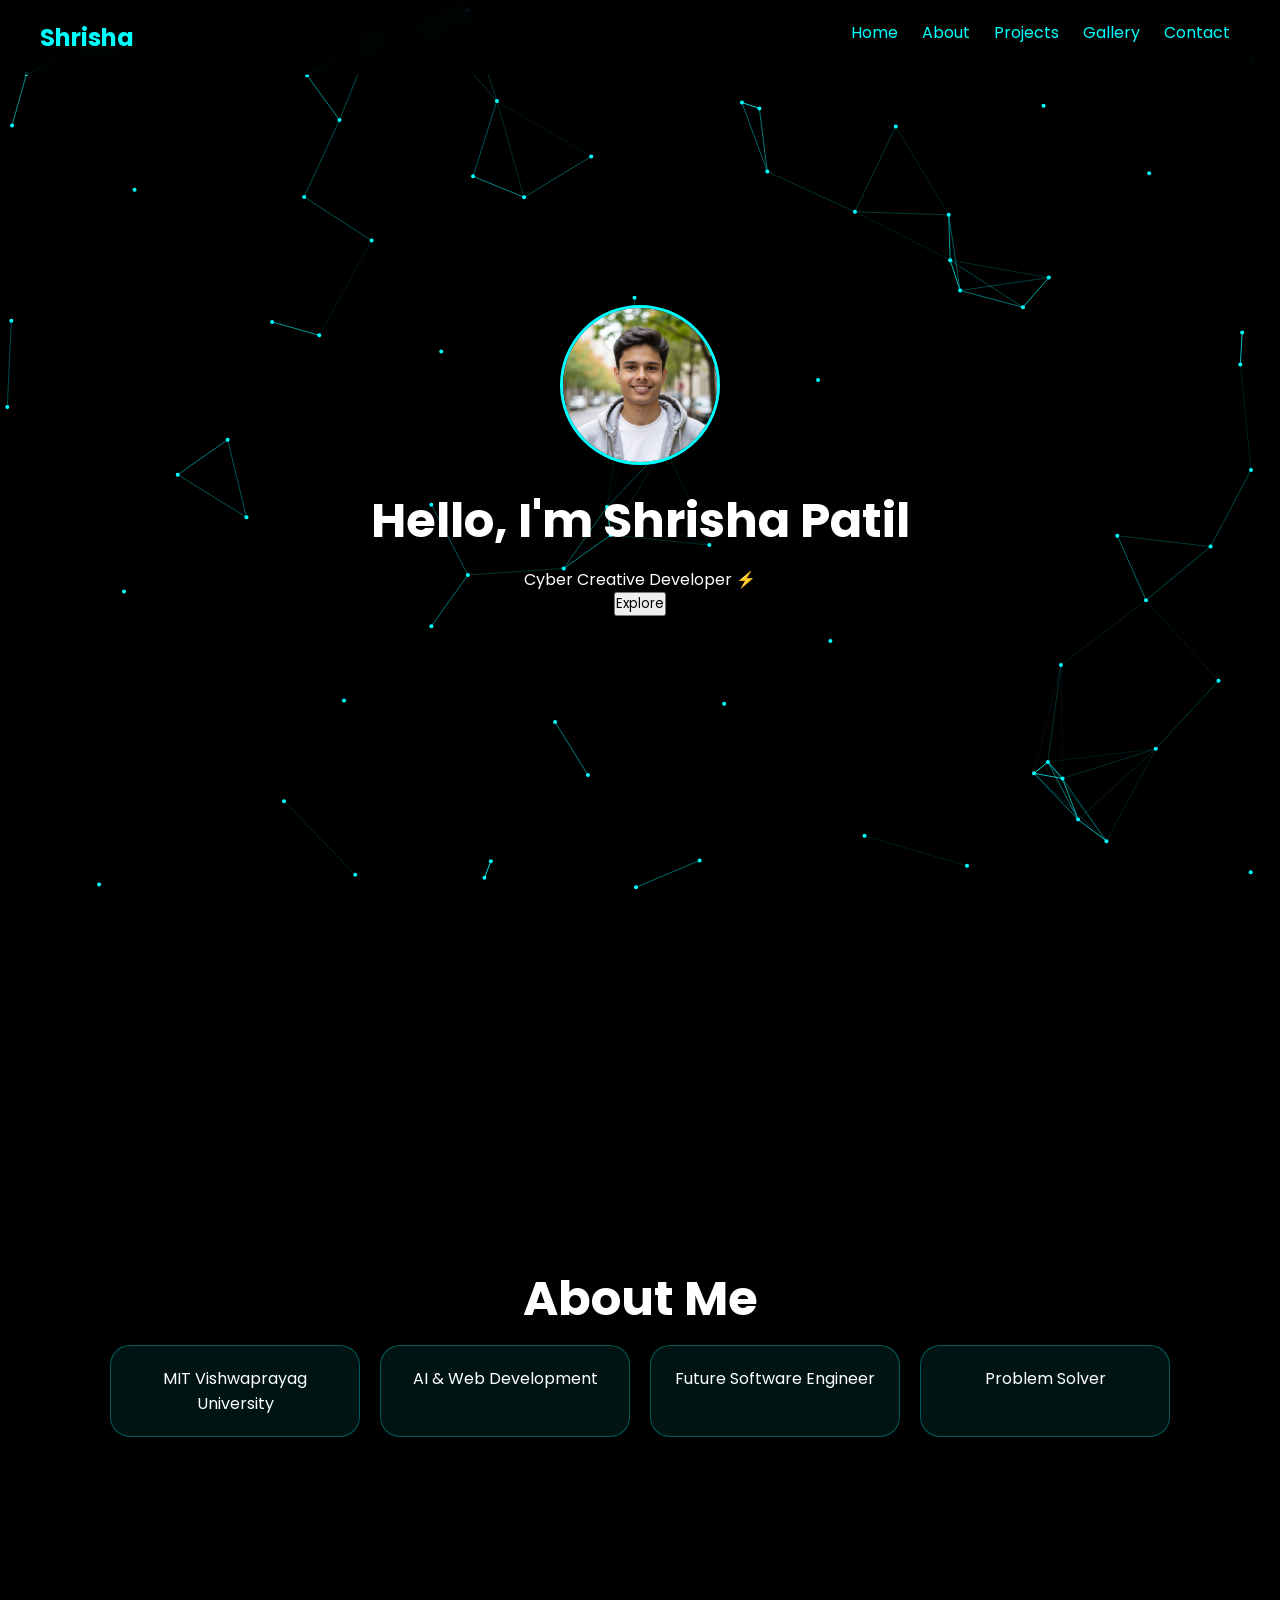
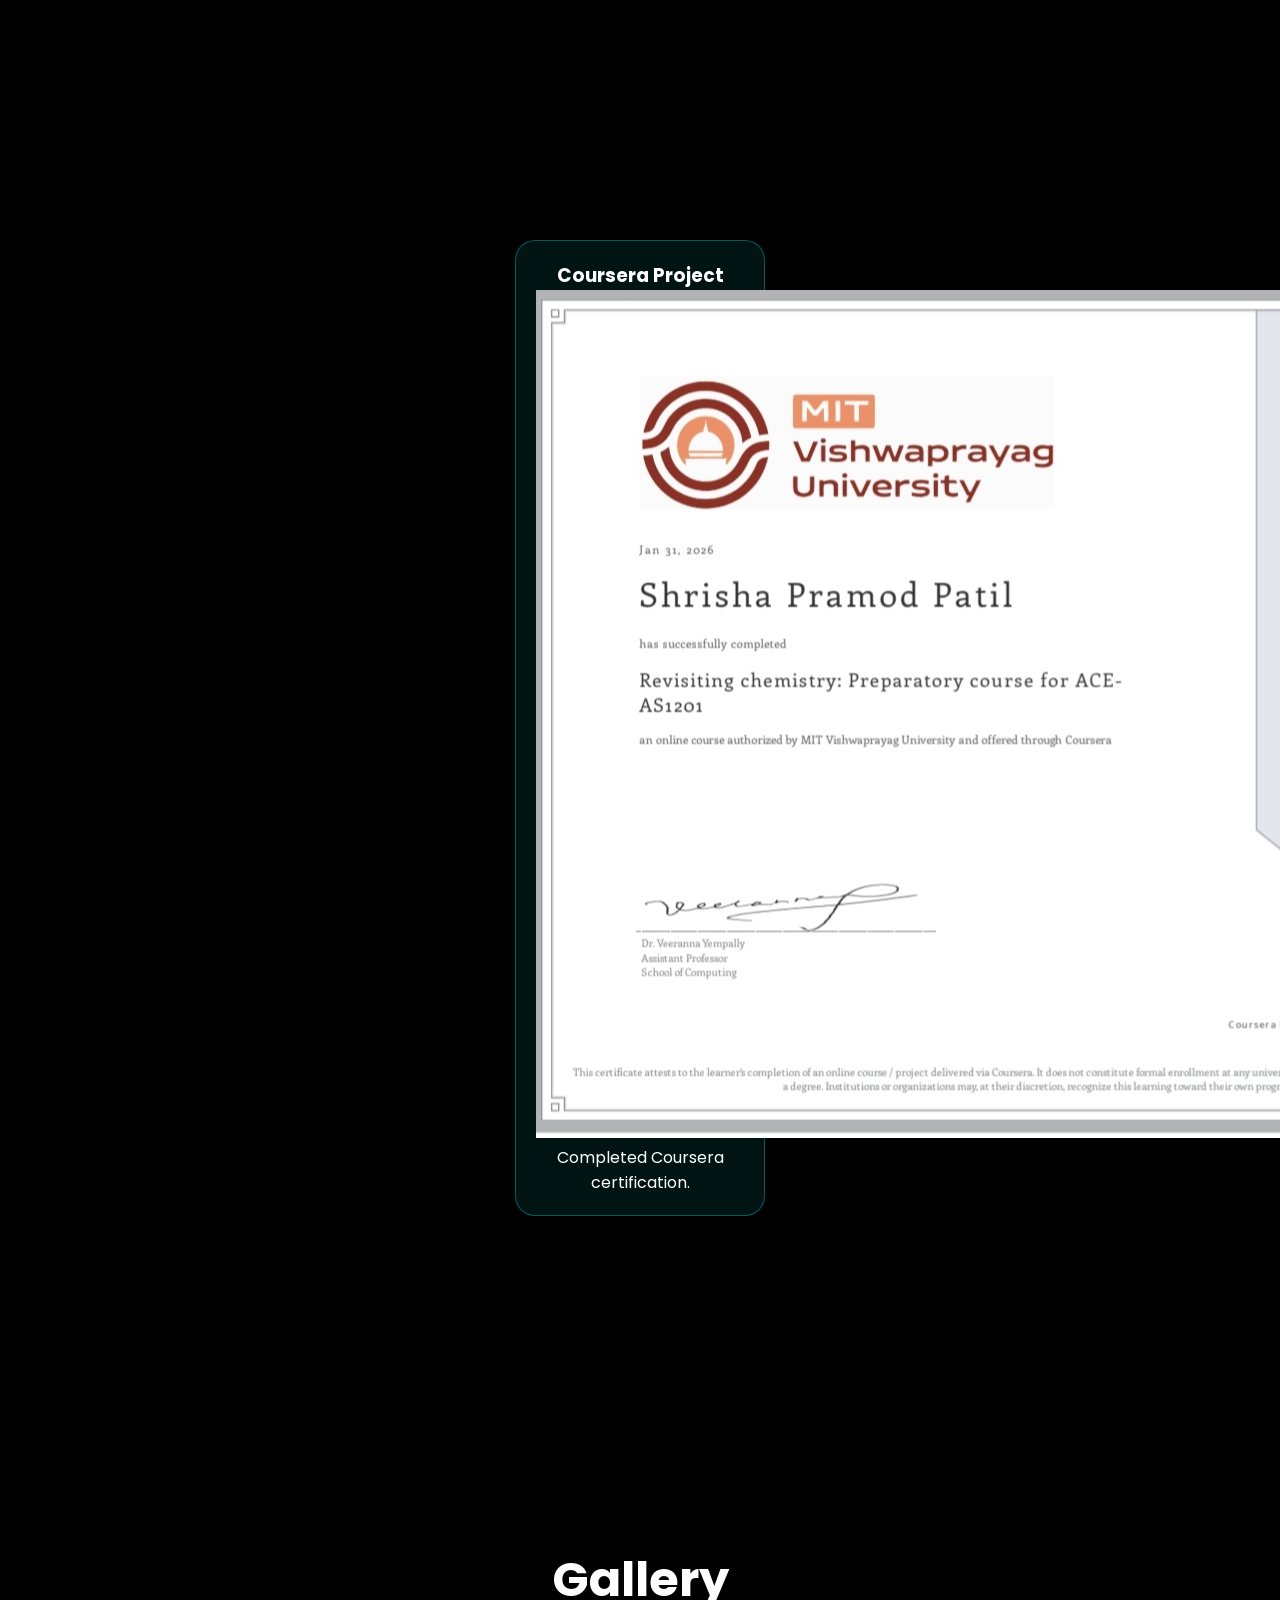
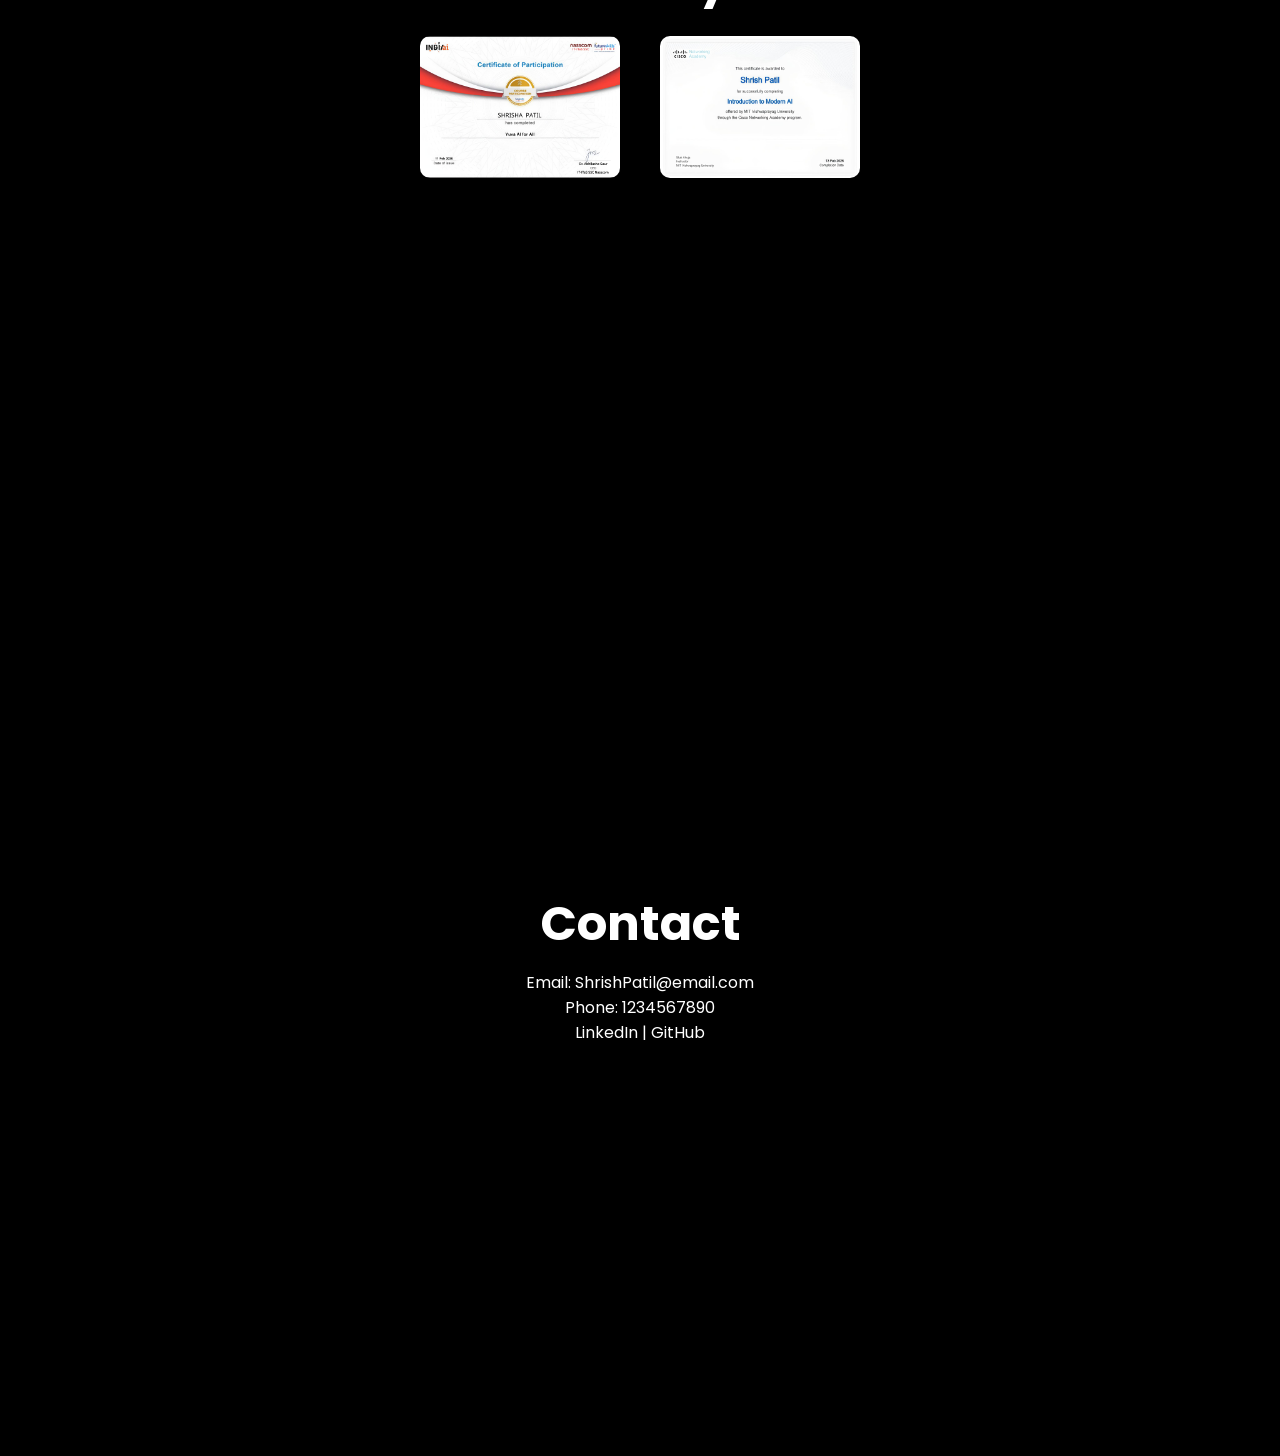
==== commit 0213b613: "Fix formatting issues in index.html" ====
--- a/index.html
+++ b/index.html
@@ -100,7 +100,6 @@
 
   <p>Completed Coursera certification.</p>
 </div>
-
   
 <section id="gallery">
 <h1>Gallery</h1>
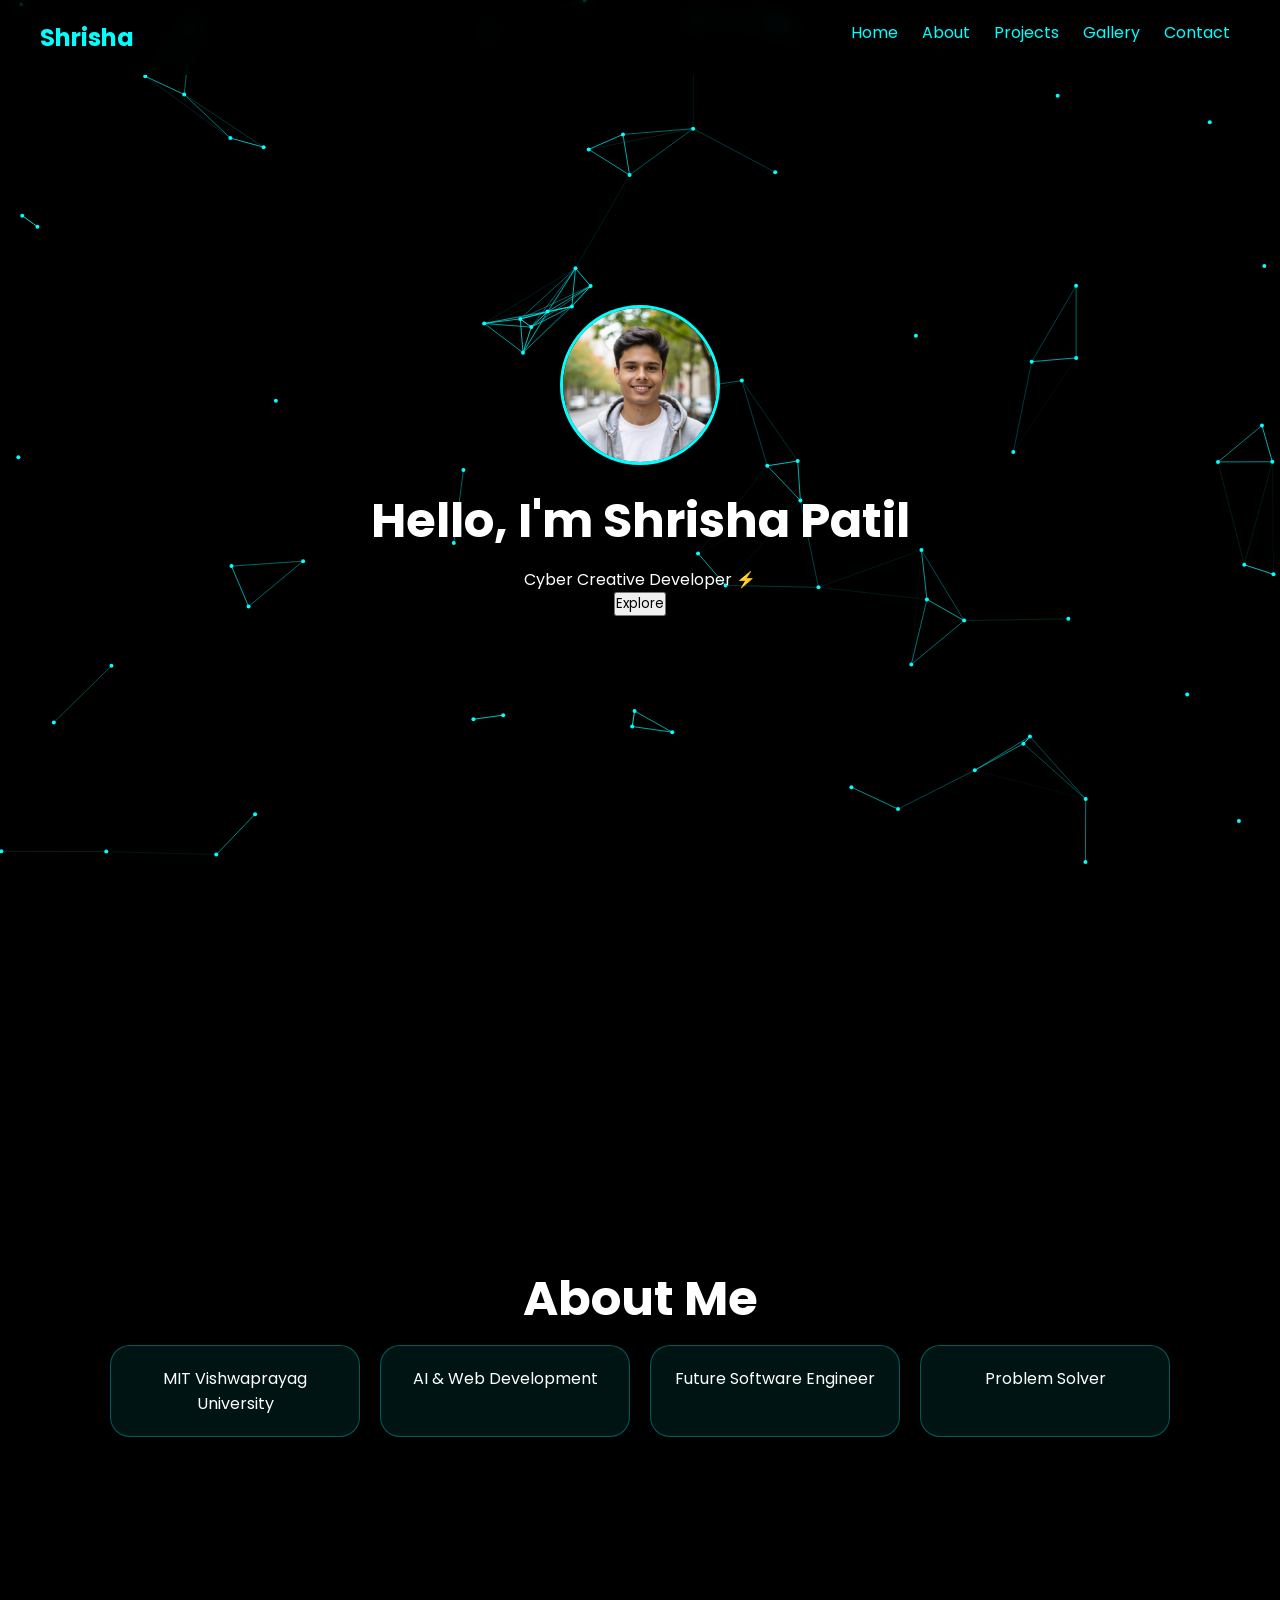
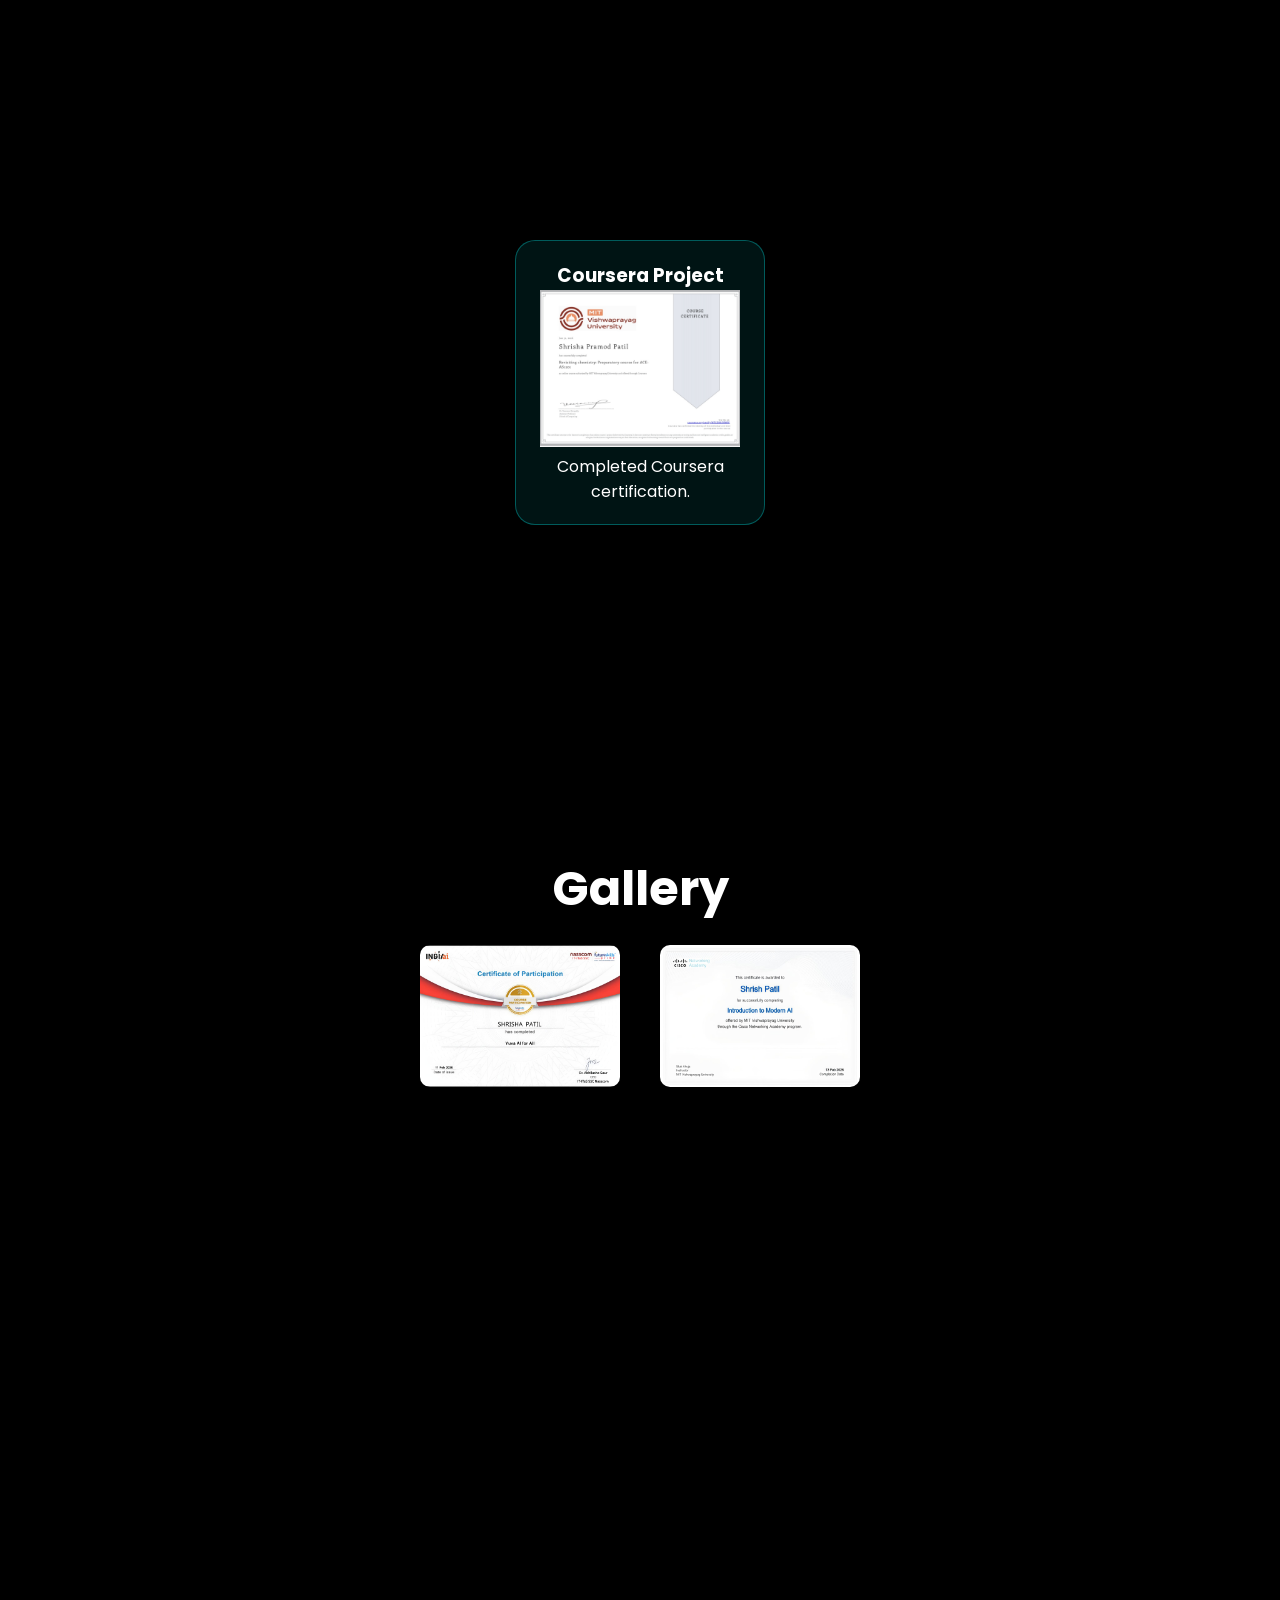
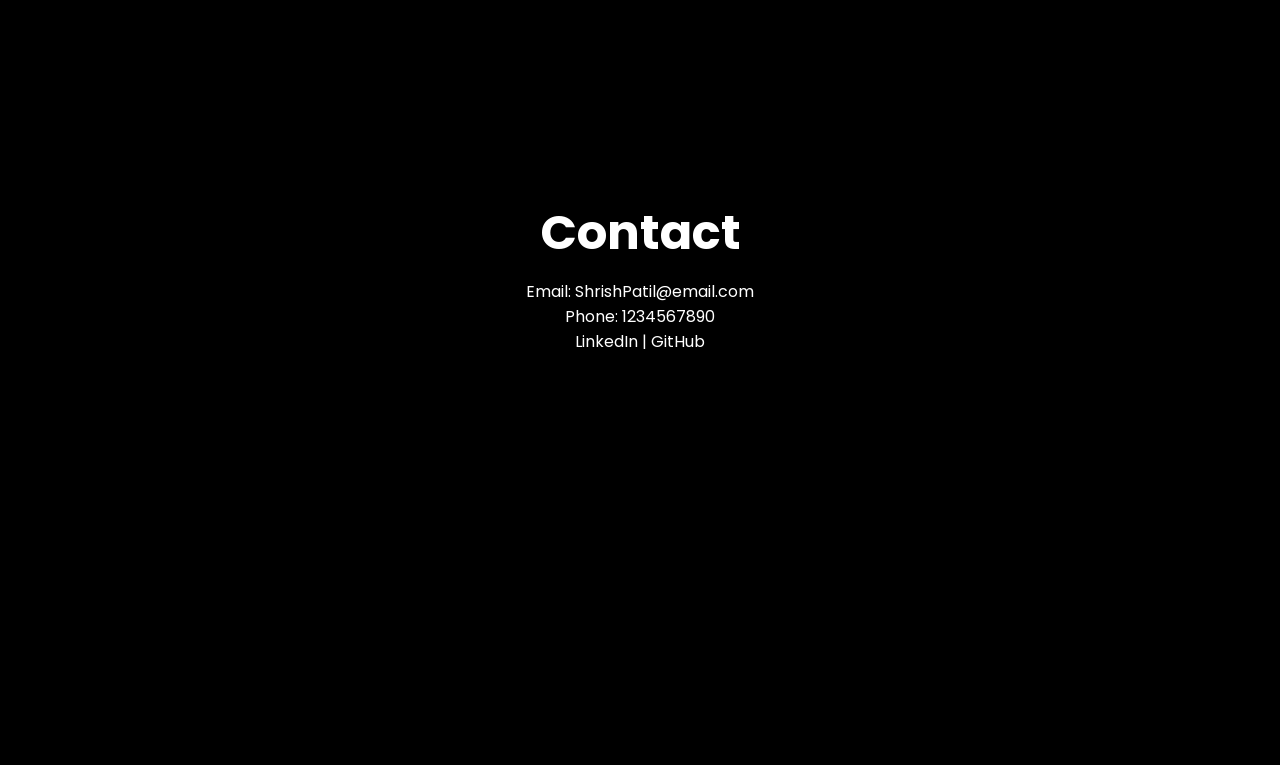
==== commit e832e2ee: "Update image tag to set width for Coursera project" ====
--- a/index.html
+++ b/index.html
@@ -96,7 +96,7 @@
   <div class="card">
   <h3>Coursera Project</h3>
 
-  <img src="./assets/coursera.jpeg" class="project-img">
+  <img src="./assets/coursera.jpeg" width="200">
 
   <p>Completed Coursera certification.</p>
 </div>
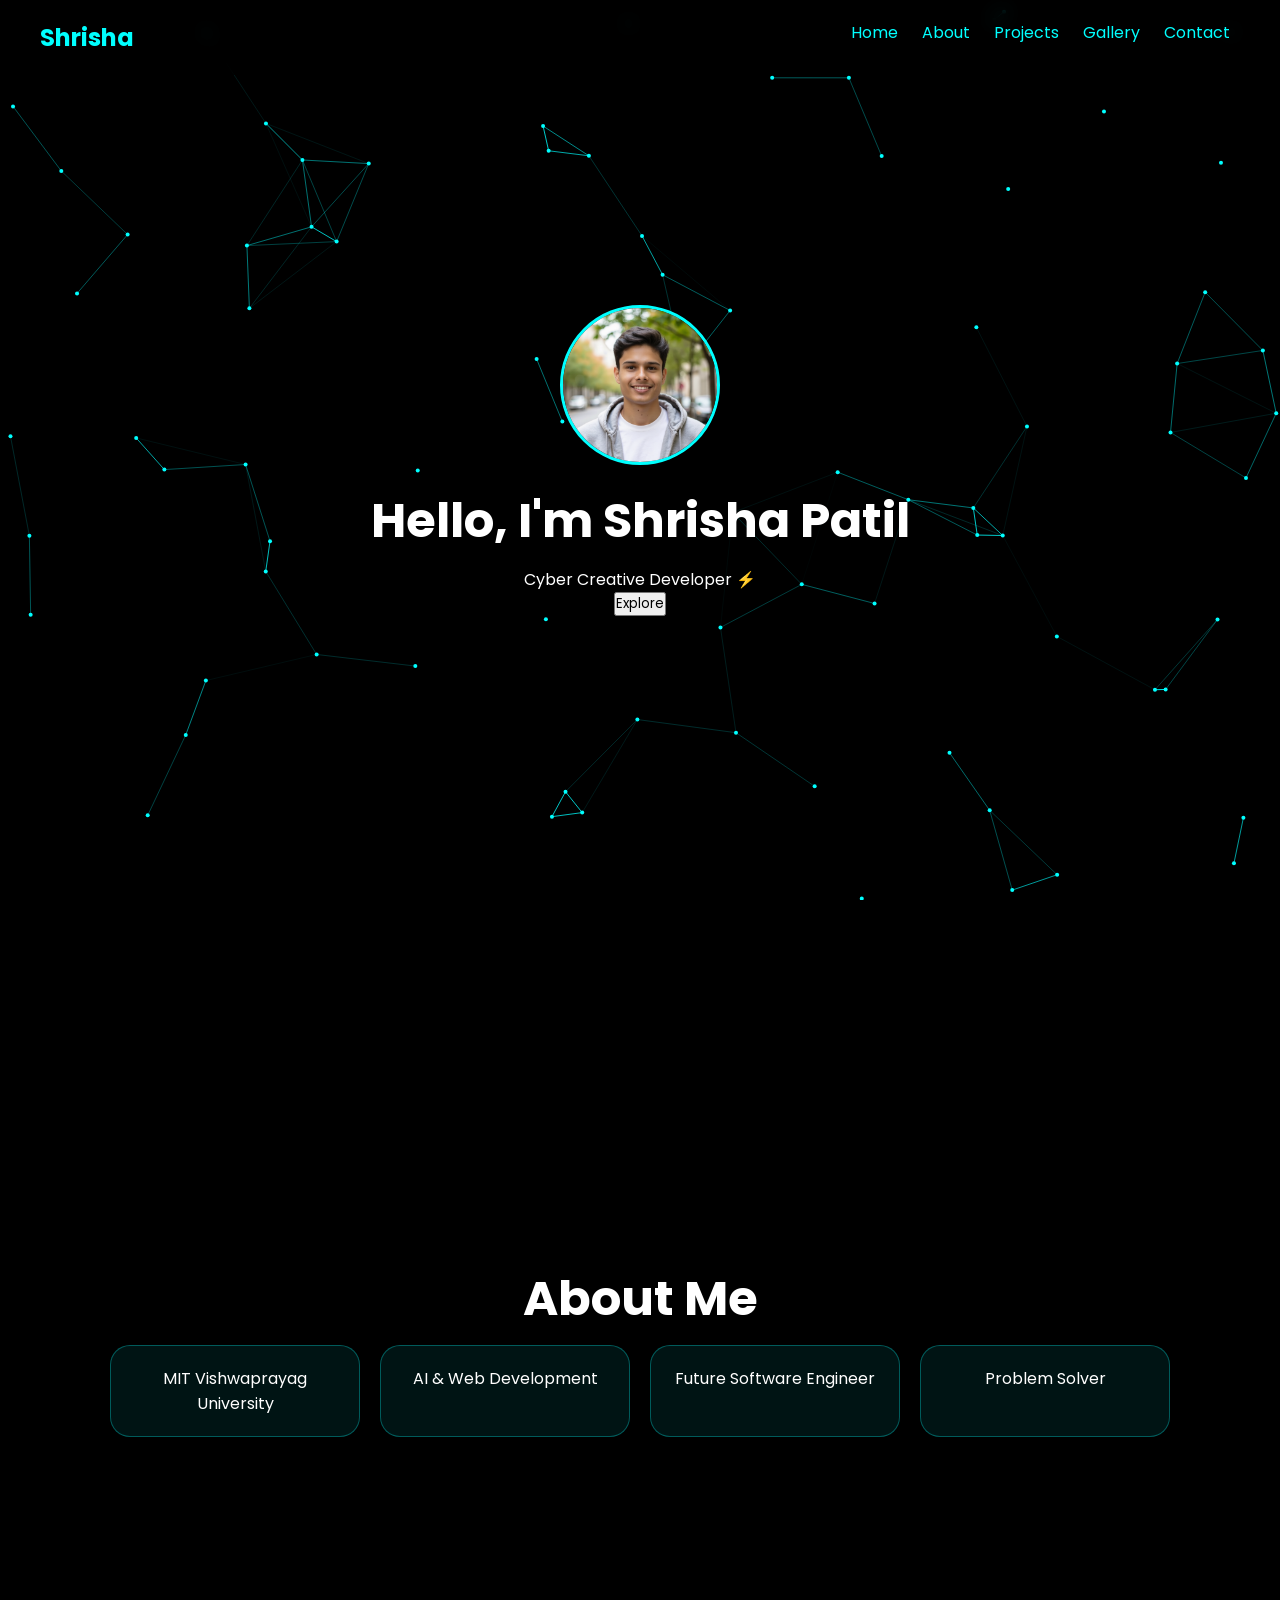
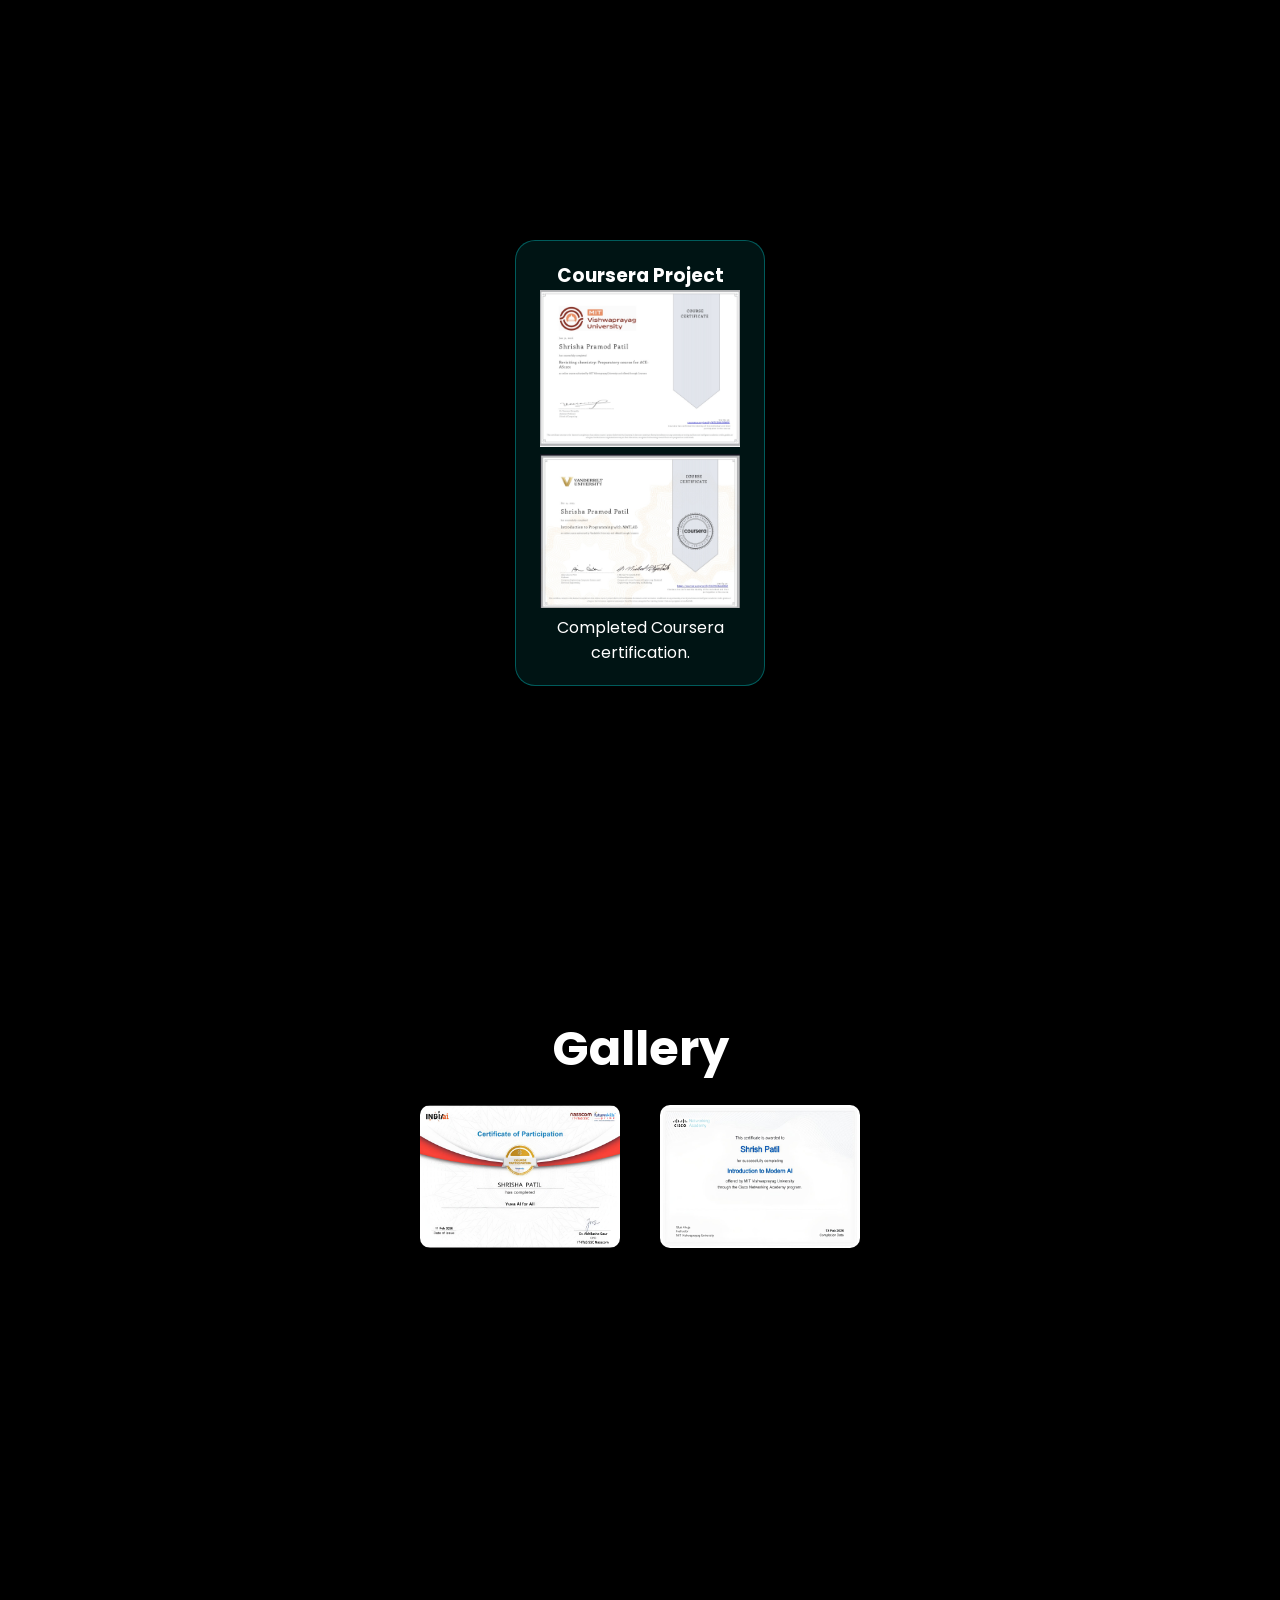
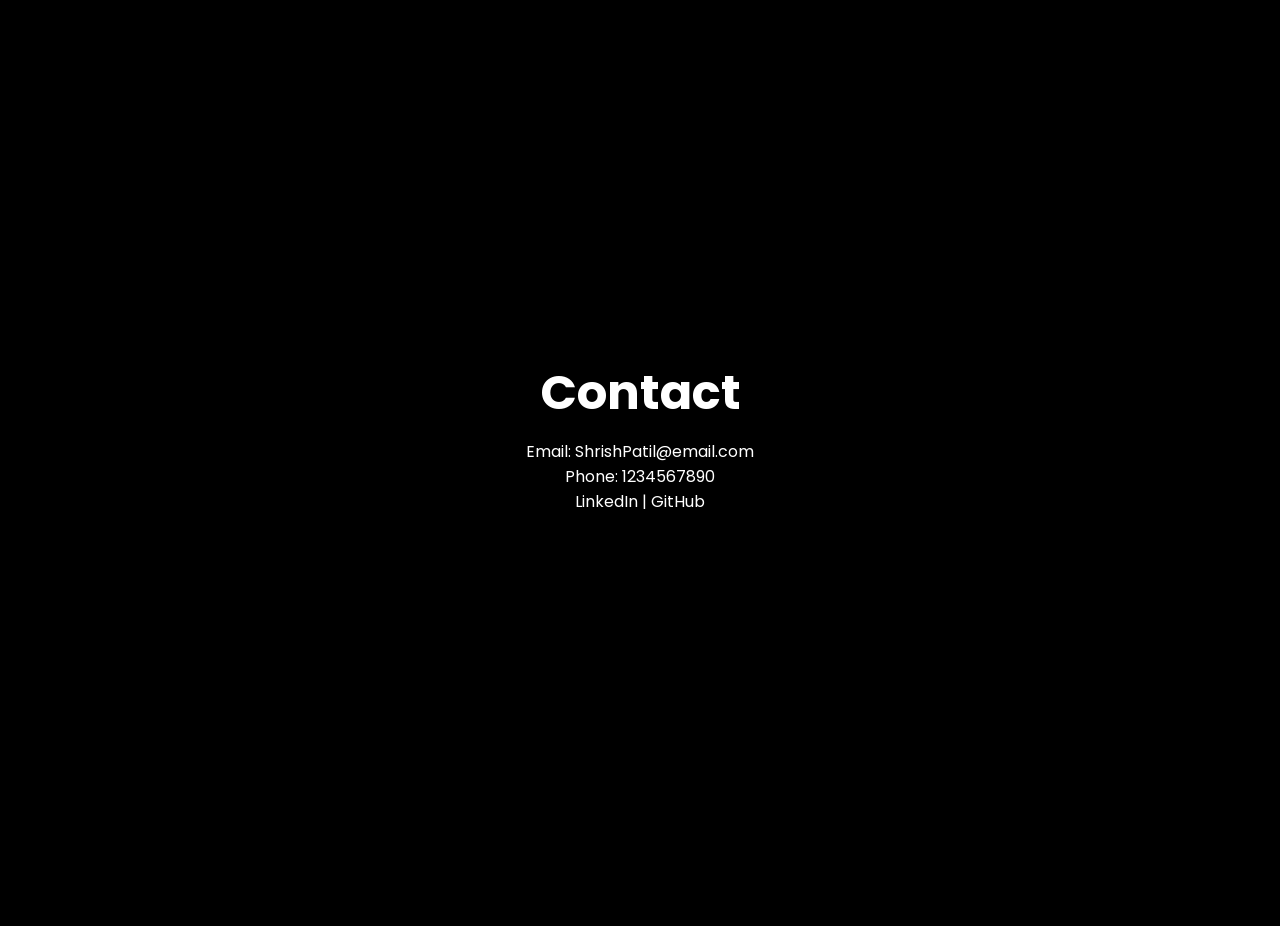
==== commit 469d35dd: "Add second Coursera image to project card" ====
--- a/index.html
+++ b/index.html
@@ -97,6 +97,7 @@
   <h3>Coursera Project</h3>
 
   <img src="./assets/coursera.jpeg" width="200">
+  <img src="./assets/coursera2.jpeg" width="200">
 
   <p>Completed Coursera certification.</p>
 </div>
